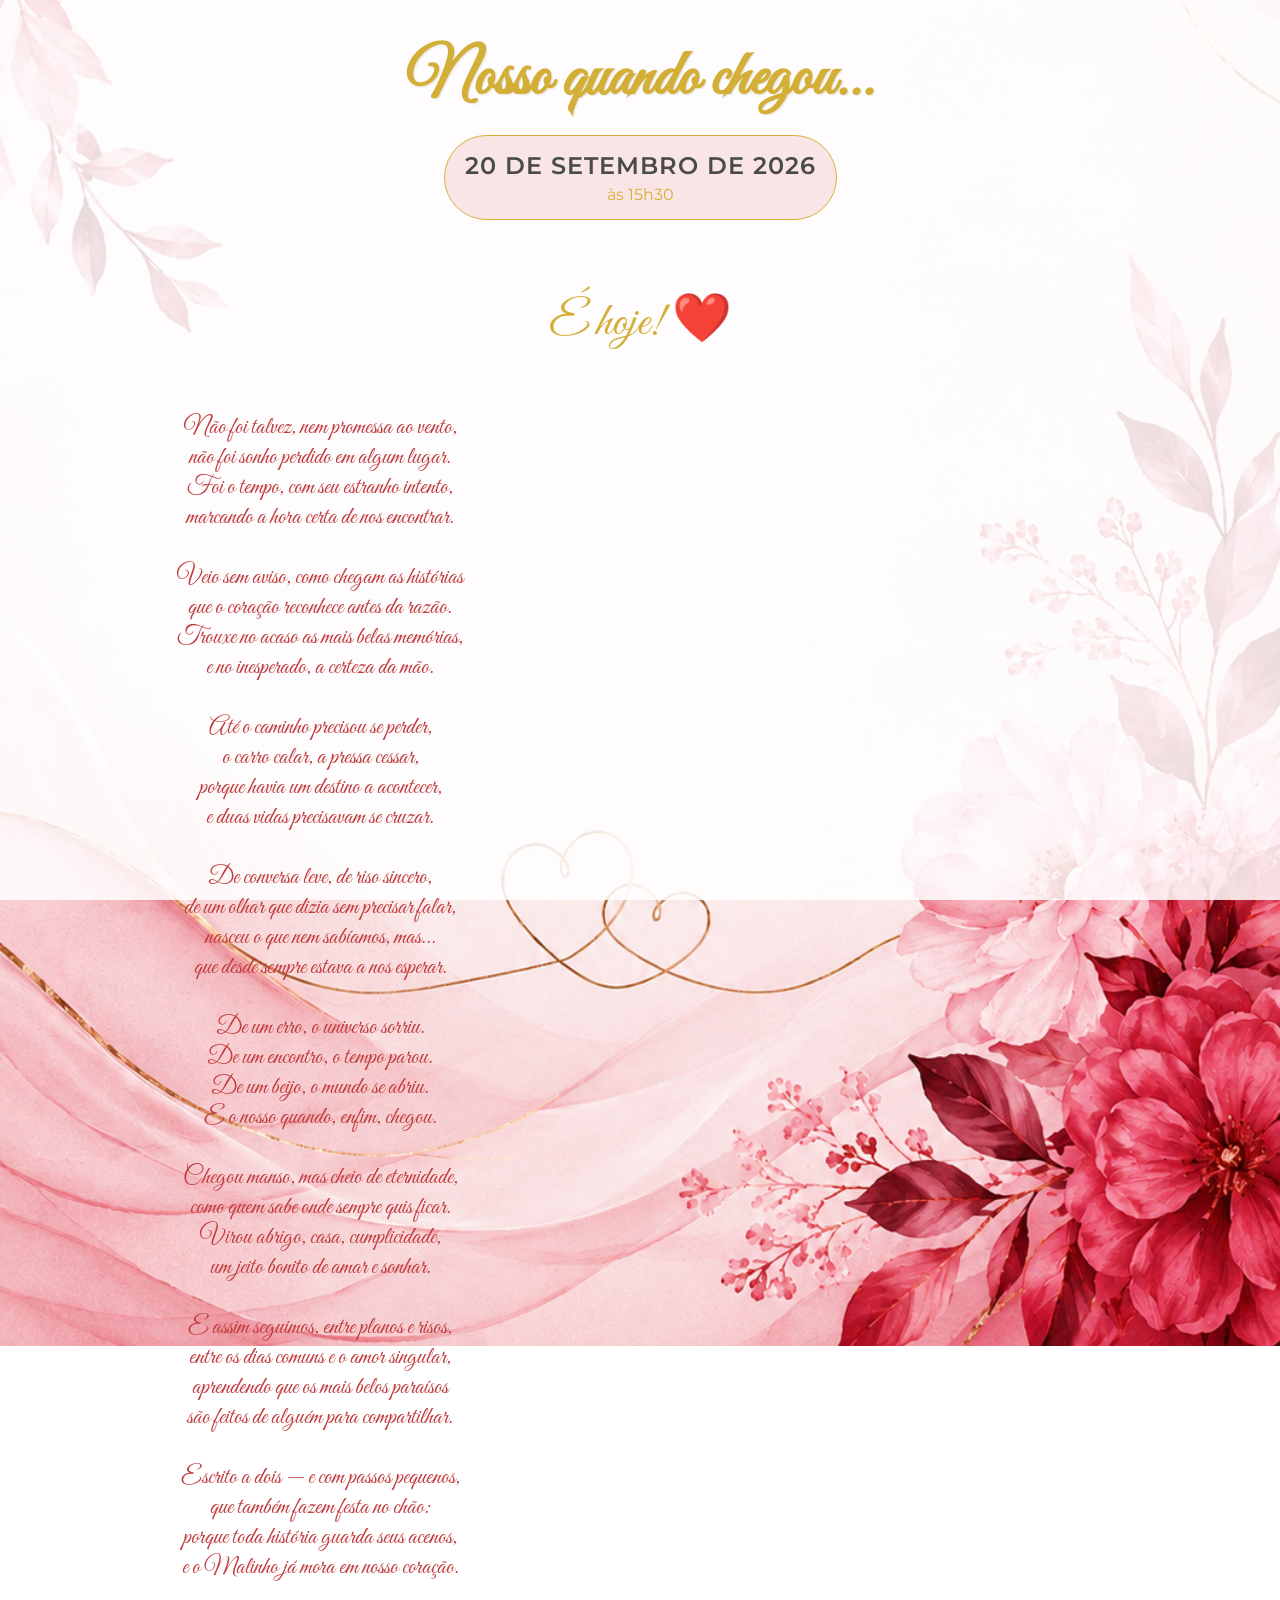
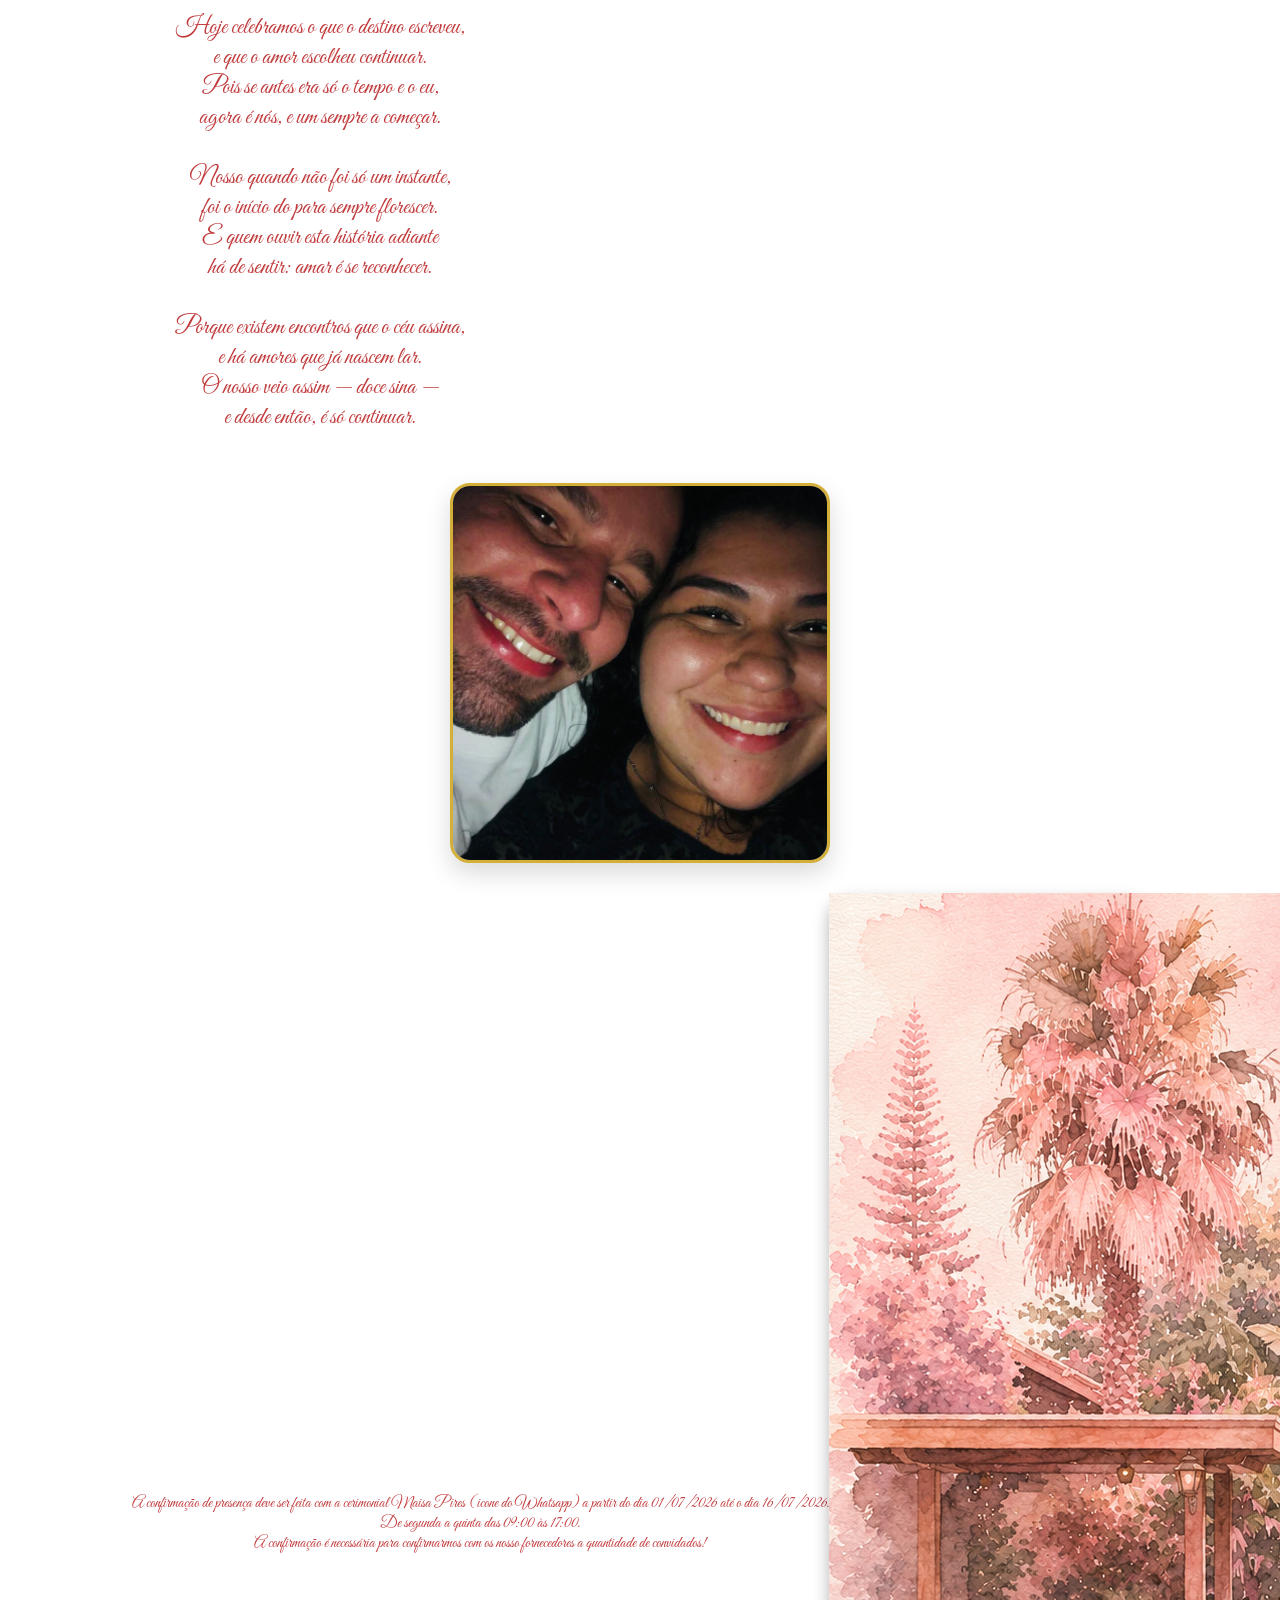
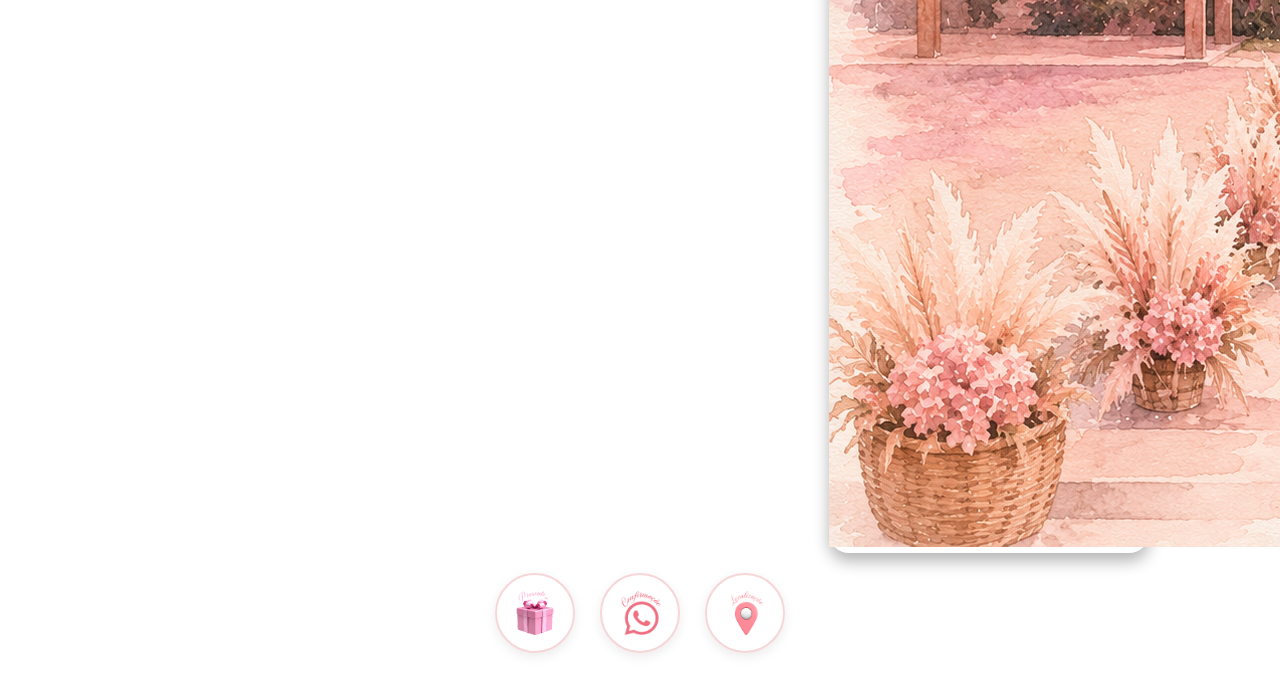
==== principal.html @ ad6ce1f2 "Update principal.html" ====
<!DOCTYPE html>
<html lang="pt-BR">
<head>
    <meta charset="UTF-8">
    <meta name="viewport" content="width=device-width, initial-scale=1.0">
    <title>Nosso Casamento | 20.09.2026</title>
    <link rel="stylesheet" href="style.css">
	<!-- favicone -->
	<link rel="icon" type="image/png" href="buton-image.png">
    <!-- Fonte Cursiva Elegante do Google Fonts -->
    <link href="https://fonts.googleapis.com/css2?family=Great+Vibes&family=Montserrat:wght@300;400;600&display=swap" rel="stylesheet">
</head>
<body class="main-page">

<!-- Elemento de áudio configurado para tocar uma única vez -->
    <audio id="meuAudio" src="abertura.ogg"></audio>
	
    <!-- Áudio de Fundo em Loop -->
    <!-- Nota: A maioria dos navegadores modernos exige interação do usuário (como o clique no botão da tela anterior) para permitir o autoplay do áudio -->
    <audio autoplay loop id="bg-music">
        <!-- Substitua pelo link ou caminho da sua música -->
        <source src="background-music.mp3" type="audio/mpeg">
        Seu navegador não suporta áudio.
    </audio>

    <div class="overlay"></div>

    <main class="content-wrapper">
        <!-- Topo / Lettering -->
        <header class="header-section">
            <h1 class="cursive-title">Nosso quando chegou...</h1>
            <div class="date-badge">
                <span class="date-text">20 de Setembro de 2026</span>
                <span class="time-text">às 15h30</span>
            </div>
        </header>

        <!-- Cronômetro Regressivo -->
        <section class="countdown-section">
            <div id="countdown">
                <div class="countdown-item">
                    <span id="days">00</span>
                    <p>Dias</p>
                </div>
                <div class="countdown-item">
                    <span id="hours">00</span>
                    <p>Horas</p>
                </div>
                <div class="countdown-item">
                    <span id="minutes">00</span>
                    <p>Min</p>
                </div>
                <div class="countdown-item">
                    <span id="seconds">00</span>
                    <p>Seg</p>
                </div>
            </div>
        </section>

<div class="conteudo">
        
        <p>
Não foi talvez, nem promessa ao vento,<br>
não foi sonho perdido em algum lugar.<br>
Foi o tempo, com seu estranho intento,<br>
marcando a hora certa de nos encontrar.<br>
<br>
Veio sem aviso, como chegam as histórias<br>
que o coração reconhece antes da razão.<br>
Trouxe no acaso as mais belas memórias,<br>
e no inesperado, a certeza da mão.<br>
<br>
Até o caminho precisou se perder,<br>
o carro calar, a pressa cessar,<br>
porque havia um destino a acontecer,<br>
e duas vidas precisavam se cruzar.<br>
<br>
De conversa leve, de riso sincero,<br>
de um olhar que dizia sem precisar falar,<br>
nasceu o que nem sabíamos, mas...<br>
que desde sempre estava a nos esperar.<br>
<br>
De um erro, o universo sorriu.<br>
De um encontro, o tempo parou.<br>
De um beijo, o mundo se abriu.<br>
E o nosso quando, enfim, chegou.<br>
<br>
Chegou manso, mas cheio de eternidade,<br>
como quem sabe onde sempre quis ficar.<br>
Virou abrigo, casa, cumplicidade,<br>
um jeito bonito de amar e sonhar.<br>
<br>
E assim seguimos, entre planos e risos,<br>
entre os dias comuns e o amor singular,<br>
aprendendo que os mais belos paraísos<br>
são feitos de alguém para compartilhar.<br>
<br>
Escrito a dois — e com passos pequenos,<br>
que também fazem festa no chão:<br>
porque toda história guarda seus acenos,<br>
e o Malinho já mora em nosso coração.<br>
<br>
Hoje celebramos o que o destino escreveu,<br>
e que o amor escolheu continuar.<br>
Pois se antes era só o tempo e o eu,<br>
agora é nós, e um sempre a começar.<br>
<br>
Nosso quando não foi só um instante,<br>
foi o início do para sempre florescer.<br>
E quem ouvir esta história adiante<br>
há de sentir: amar é se reconhecer.<br>
<br>
Porque existem encontros que o céu assina,<br>
e há amores que já nascem lar.<br>
O nosso veio assim — doce sina —<br>
e desde então, é só continuar.
</p>
    </div>

		
<section class="carousel-section">
    <div class="carousel-container">
        <div class="carousel-track" id="carouselTrack">
            
            <img src="foto1.jpg" alt="Foto do Casal 1">
            <img src="foto2.jpg" alt="Foto do Casal 2">
            <img src="foto3.jpg" alt="Foto do Casal 3">
            <img src="foto4.jpg" alt="Foto do Casal 4">
	    <img src="foto5.jpg" alt="Foto do Casal 5">
            <img src="foto6.jpg" alt="Foto do Casal 6">
            <img src="foto7.jpg" alt="Foto do Casal 7">
            <img src="foto8.jpg" alt="Foto do Casal 8">
	    <img src="foto9.jpg" alt="Foto do Casal 9">
            <img src="foto10.jpg" alt="Foto do Casal 10">
            <img src="foto11.jpg" alt="Foto do Casal 11">
            <img src="foto12.jpg" alt="Foto do Casal 12">
	    <img src="foto13.jpg" alt="Foto do Casal 13">
            <img src="foto14.jpg" alt="Foto do Casal 14">
            <img src="foto15.jpg" alt="Foto do Casal 15">
            <img src="foto16.jpg" alt="Foto do Casal 16">
	    <img src="foto17.jpg" alt="Foto do Casal 17">
            <img src="foto18.jpg" alt="Foto do Casal 18">
            <img src="foto19.jpg" alt="Foto do Casal 19">
			<img src="foto20.jpg" alt="Foto do Casal 20">
			<img src="foto21.jpg" alt="Foto do Casal 21">
			<img src="foto22.jpg" alt="Foto do Casal 22">
			<img src="foto23.jpg" alt="Foto do Casal 23">
			<img src="foto24.jpg" alt="Foto do Casal 24">
			<img src="foto25.jpg" alt="Foto do Casal 25">
			<img src="foto26.jpg" alt="Foto do Casal 26">
			<img src="foto27.jpg" alt="Foto do Casal 27">
			<img src="foto28.jpg" alt="Foto do Casal 28">
			<img src="foto29.jpg" alt="Foto do Casal 29">
			<img src="foto30.jpg" alt="Foto do Casal 30">
			<img src="foto31.jpg" alt="Foto do Casal 31">
			<img src="foto32.jpg" alt="Foto do Casal 32">
			<img src="foto33.jpg" alt="Foto do Casal 33">
           </div>
    </div>
</section>
<!-- legenda para a confirmação de presença -->
<div class="legenda">
			A confirmação de presença deve ser feita com a cerimonial Maisa Pires (icone do Whatsapp) a partir do dia 01/07/2026 até o dia 16/07/2026.<br>
				De segunda a quinta das 09:00 às 17:00.<br> 
	A confirmação é necessária para confirmarmos com os nosso fornecedores a quantidade de convidados!<br>
	<div  class="aquarela"><img src="Aquarela.png"></div>
</div>
		
        <!-- Rodapé com Links Externos (Imagens) -->
        <footer class="footer-links">
            <a href="https://site.lejour.com.br/alinemateus" target="_blank" rel="noopener noreferrer" class="footer-img-link">
                <img src="presente.png" alt="Lista de Presentes">
            </a>
            <a href="https://wa.me/19981698716" target="_blank" rel="noopener noreferrer" class="footer-img-link">
                <img src="whatsapp.png" alt="Confirmar Presença">
            </a>
            <a href="https://maps.app.goo.gl/qRrJqCVZe5EESsUh6?g_st=aw" target="_blank" rel="noopener noreferrer" class="footer-img-link">
                <img src="maps.png" alt="Localização">
            </a>		
        </footer>
    </main>

    <!-- Script do Cronômetro -->
    <script>
		 // Função para tentar tocar o áudio assim que a página carrega
        window.addEventListener('DOMContentLoaded', () => {
            const audio = document.getElementById('meuAudio');
            
            // Tenta reproduzir o áudio automaticamente
            audio.play().catch(error => {
                console.log("A reprodução automática foi bloqueada pelo navegador. O áudio tocará no primeiro clique do usuário.");
                
                // Os navegadores modernos bloqueiam som automático sem interação prévia.
                // Esse código garante que o som toque assim que o usuário clicar em qualquer lugar da tela.
                document.addEventListener('click', () => {
                    audio.play();
                }, { once: true }); // O 'once: true' garante que esse evento só rode uma vez
            });
        });
		
        // Define a data do casamento (20 de Setembro de 2026 às 15:30)
        const weddingDate = new Date("Sep 20, 2026 15:30:00").getTime();

        const timer = setInterval(function() {
            const now = new Date().getTime();
            const distance = weddingDate - now;

            // Cálculos de tempo
            const days = Math.floor(distance / (1000 * 60 * 60 * 24));
            const hours = Math.floor((distance % (1000 * 60 * 60 * 24)) / (1000 * 60 * 60));
            const minutes = Math.floor((distance % (1000 * 60 * 60)) / (1000 * 60));
            const seconds = Math.floor((distance % (1000 * 60)) / 1000);

            // Exibe o resultado nos elementos correspondentes
            document.getElementById("days").innerText = days < 10 ? "0" + days : days;
            document.getElementById("hours").innerText = hours < 10 ? "0" + hours : hours;
            document.getElementById("minutes").innerText = minutes < 10 ? "0" + minutes : minutes;
            document.getElementById("seconds").innerText = seconds < 10 ? "0" + seconds : seconds;

            // Se a contagem regressiva terminar
            if (distance < 0) {
                clearInterval(timer);
                document.getElementById("countdown").innerHTML = "<div class='wedding-day'>É hoje! ❤️</div>";
            }
        }, 1000);

        // Tentativa de forçar o autoplay do áudio após a transição de página
        window.addEventListener('DOMContentLoaded', () => {
            const audio = document.getElementById('bg-music');
            audio.play().catch(() => {
                console.log("O navegador bloqueou o autoplay. O áudio tocará ao primeiro clique na tela.");
                document.body.addEventListener('click', () => audio.play(), { once: true });
            });
        });

// Configurações do Carrossel Automático
    const track = document.getElementById('carouselTrack');
    const slides = Array.from(track.children);
    let currentIndex = 0;
    const intervalTime = 3000; // Tempo de exibição de cada foto (3000ms = 3 segundos)

    function moveCarousel() {
        currentIndex++;
        
        // Se chegar ao fim, volta para a primeira imagem de forma suave
        if (currentIndex >= slides.length) {
            currentIndex = 0;
        }
        
        // Calcula o deslocamento horizontal baseado na imagem atual
        const amountToMove = currentIndex * 100;
        track.style.transform = `translateX(-${amountToMove}%)`;
    }

    // Inicia o carrossel automático apenas se houver imagens cadastradas
    if (slides.length > 0) {
        setInterval(moveCarousel, intervalTime);
    }
    </script>
</body>
</html>
---- style.css ----
/* ==========================================
   CONFIGURAÇÕES GERAIS & PALETA DE CORES
   Cores: Rosa (#F7D6D8), Dourado (#D4AF37), Branco (#FFFFFF)
   ========================================== */
* {
    margin: 0;
    padding: 0;
    box-sizing: border-box;
}

body {
    font-family: 'Montserrat', sans-serif;
    color: #4A4A4A;
    background-color: #FFFFFF;
    overflow-x: hidden;
    min-height: 100vh;
}

/* ==========================================
   TELA DE BOAS-VINDAS (index.html)
   ========================================== */
.video-bg-container {
    position: fixed;
    top: 0;
    left: 0;
    width: 100%;
    height: 100%;
    z-index: -1;
    overflow: hidden;
}

.video-bg {
    width: 100%;
    height: 100%;
    object-fit: cover;
}

.welcome-container {
    display: flex;
    justify-content: center;
    align-items: center;
    height: 100vh;
    width: 100vw;
    background: rgba(247, 214, 216, 0.4); /* Filtro suave rosa sobre o vídeo */
}

.enter-btn {
    display: block;
    max-width: 200px;
    width: 60%;
    transition: transform 0.3s ease;
    animation: pulse 2s infinite;
}

.enter-btn img {
    width: 100%;
    height: auto;
    display: block;
}

@keyframes pulse {
    0% { transform: scale(1); }
    50% { transform: scale(1.05); }
    100% { transform: scale(1); }
}

/* ==========================================
   PÁGINA PRINCIPAL (principal.html)
   ========================================== */
.main-page {
    /* Substitua pelo link ou caminho da imagem de fundo da página principal */
    background: url('site-background.png') no-repeat center center fixed;
    background-size: cover;
    position: relative;
}

/* Filtro translúcido branco/rosa para dar leitura ao texto */
.overlay {
    position: fixed;
    top: 0;
    left: 0;
    width: 100%;
    height: 100%;
    background: rgba(255, 255, 255, 0.85); 
    z-index: 1;
}

.content-wrapper {
    position: relative;
    z-index: 2;
    display: flex;
    flex-direction: column;
    justify-content: space-between;
    min-height: 100vh;
    padding: 40px 20px;
    text-align: center;
}

/* Header & Lettering */
.header-section {
    margin-bottom: 30px;
}

.cursive-title {
    font-family: 'Great Vibes', cursive;
    font-size: 2.8rem;
    color: #D4AF37; /* Dourado */
    margin-bottom: 15px;
    text-shadow: 1px 1px 2px rgba(0, 0, 0, 0.1);
}

.date-badge {
    background-color: rgba(247, 214, 216, 0.6); /* Rosa claro suave */
    border: 1px solid #D4AF37; /* Linha fina em dourado */
    padding: 15px 20px;
    border-radius: 50px;
    display: inline-block;
}

.date-text {
    display: block;
    font-size: 1.2rem;
    font-weight: 600;
    letter-spacing: 1px;
    color: #4A4A4A;
    text-transform: uppercase;
}

.time-text {
    display: block;
    font-size: 1rem;
    color: #D4AF37;
    font-weight: 400;
    margin-top: 5px;
}

/* Cronômetro Regressivo */
.countdown-section {
    margin: 40px 0;
}

#countdown {
    display: flex;
    justify-content: center;
    gap: 15px;
}

.countdown-item {
    background: #FFFFFF;
    border-radius: 12px;
    padding: 12px 0;
    width: 70px;
    box-shadow: 0 4px 10px rgba(0, 0, 0, 0.05);
    border-bottom: 3px solid #F7D6D8; /* Detalhe em rosa */
}

.countdown-item span {
    font-size: 1.6rem;
    font-weight: 600;
    color: #D4AF37; /* Dourado */
    display: block;
}

.countdown-item p {
    font-size: 0.75rem;
    text-transform: uppercase;
    letter-spacing: 1px;
    color: #8A8A8A;
    margin-top: 4px;
}

.wedding-day {
    font-family: 'Great Vibes', cursive;
    font-size: 3rem;
    color: #D4AF37;
}

/* Rodapé / Links de Imagem */
.footer-links {
    display: flex;
    justify-content: center;
    align-items: center;
    gap: 25px;
    margin-top: auto;
    padding-top: 20px;
}

.footer-img-link {
    display: inline-block;
    width: 65px;
    height: 65px;
    border-radius: 50%;
    background-color: #FFFFFF;
    border: 2px solid #F7D6D8;
    padding: 12px;
    box-shadow: 0 4px 12px rgba(0, 0, 0, 0.08);
    transition: all 0.3s ease;
}

.footer-img-link:active, .footer-img-link:hover {
    transform: translateY(-5px);
    border-color: #D4AF37; /* Muda para dourado no toque/hover */
}

.footer-img-link img {
    width: 100%;
    height: 100%;
    object-fit: contain;
}

/* ==========================================
   CARROSSEL DE IMAGENS (COMPLEMENTAR)
   ========================================== */
.carousel-section {
    width: 100%;
    max-width: 320px; /* Tamanho ideal padrão para smartphones */
    margin: 30px auto; /* Centraliza na página e dá espaçamento */
    padding: 0 10px;
}

.carousel-container {
    width: 100%;
    aspect-ratio: 1 / 1; /* Mantém o carrossel perfeitamente quadrado. Se preferir retangular (paisagem), mude para 4 / 3 */
    overflow: hidden; /* Esconde as imagens que estão na "fila" lateral */
    border: 3px solid #D4AF37; /* Lindo acabamento em Borda Dourada */
    border-radius: 20px; /* Cantos arredondados */
    box-shadow: 0 10px 25px rgba(0, 0, 0, 0.15); /* Sombra projetada suave e elegante */
    background-color: #FFFFFF;
}

.carousel-track {
    display: flex;
    width: 100%;
    height: 100%;
    transition: transform 0.6s cubic-bezier(0.25, 1, 0.5, 1); /* Transição horizontal suave */
}

.carousel-track img {
    width: 100%;
    height: 100%;
    object-fit: cover; /* Faz a foto preencher o quadrado sem distorcer ou esticar */
    flex-shrink: 0; /* Garante que cada imagem ocupe exatamente 100% do espaço visual */
}

/* Ajuste para telas um pouco maiores (Tablets/PCs) */
@media (min-width: 768px) {
    .carousel-section {
        max-width: 400px; /* Fica ligeiramente maior em telas grandes */
    }
}

 /* Importando uma fonte cursiva bonita do Google Fonts */
        @import url('https://fonts.googleapis.com/css2?family=Great+Vibes&display=swap');

              /* Estilização do container de texto */
        .conteudo {
           margin: 0;
            padding: 0;
            min-height: 100vh;
            display: flex;
            justify-content: center;
            align-items: center;
            text-align: center;
            font-family: 'Great Vibes', cursive;
            max-width: 600px;
            padding: 20px;
        }

        /* Estilo do Texto */
        .conteudo p {
            color: #C13B3D;
            font-size: 1.5rem; /* Tamanho do corpo do texto */
            margin-top: 0;
        }
.legenda{
   margin: 0;
            padding: 0;
            min-height: 100vh;
            display: flex;
            justify-content: center;
            align-items: center;
            text-align: center;
            font-family: 'Great Vibes', cursive;
            color: #C13B3D;
}

/* imagem aquarela */
.aquarela {     
        max-width: 320px; 
         width: 100%; /* largura da imagem */
        height: auto; /* mantém proporção */
        border-radius: 20px; /* arredonda os cantos */
        box-shadow: 0 8px 16px rgba(0, 0, 0, 0.3); /* sombra projetada */
        transition: transform 0.3s ease, box-shadow 0.3s ease; /* efeito suave */
    }

/* ==========================================
   AJUSTES PARA TELAS MAIORES (Tablets/PCs)
   ========================================== */
@media (min-width: 768px) {
    .cursive-title {
        font-size: 4rem;
    }
    .date-text {
        font-size: 1.5rem;
    }
    .countdown-item {
        width: 90px;
        padding: 18px 0;
    }
    .countdown-item span {
        font-size: 2.2rem;
    }
    .footer-img-link {
        width: 80px;
        height: 80px;
        padding: 16px;
    }
}
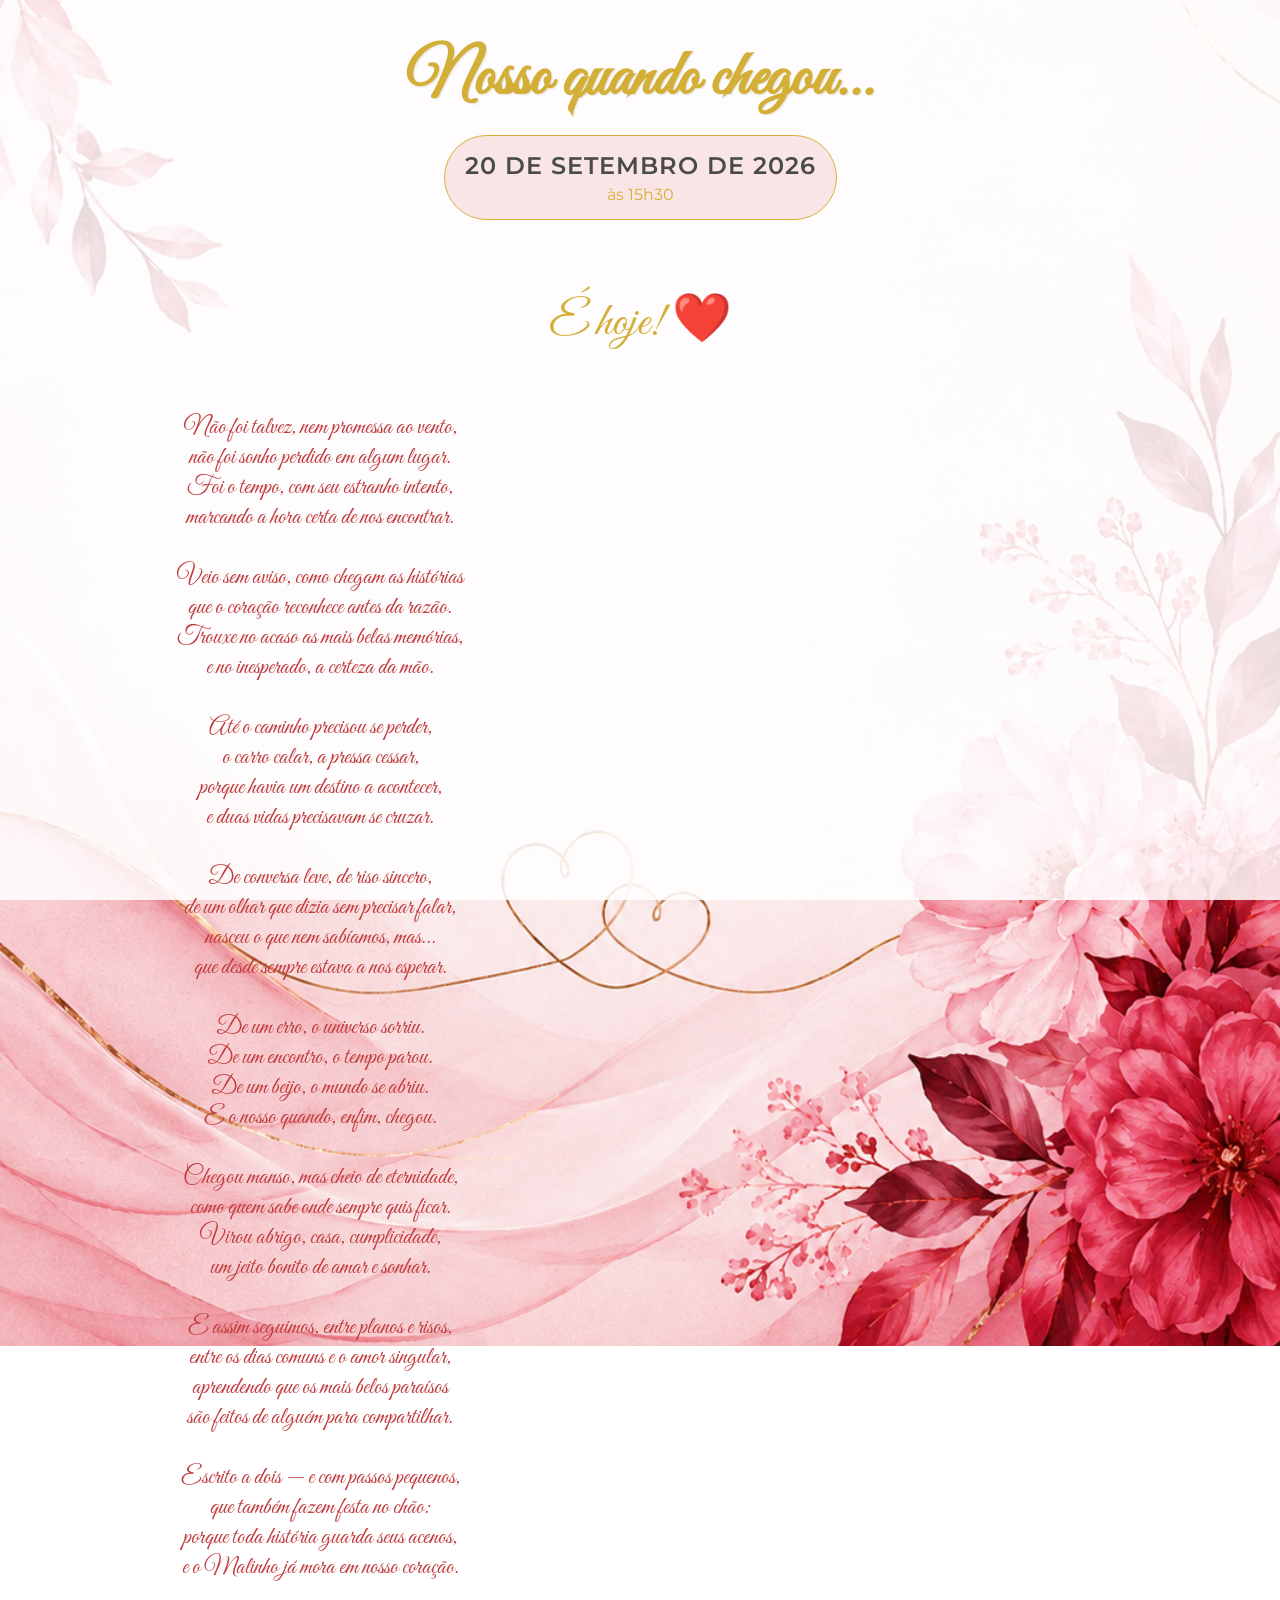
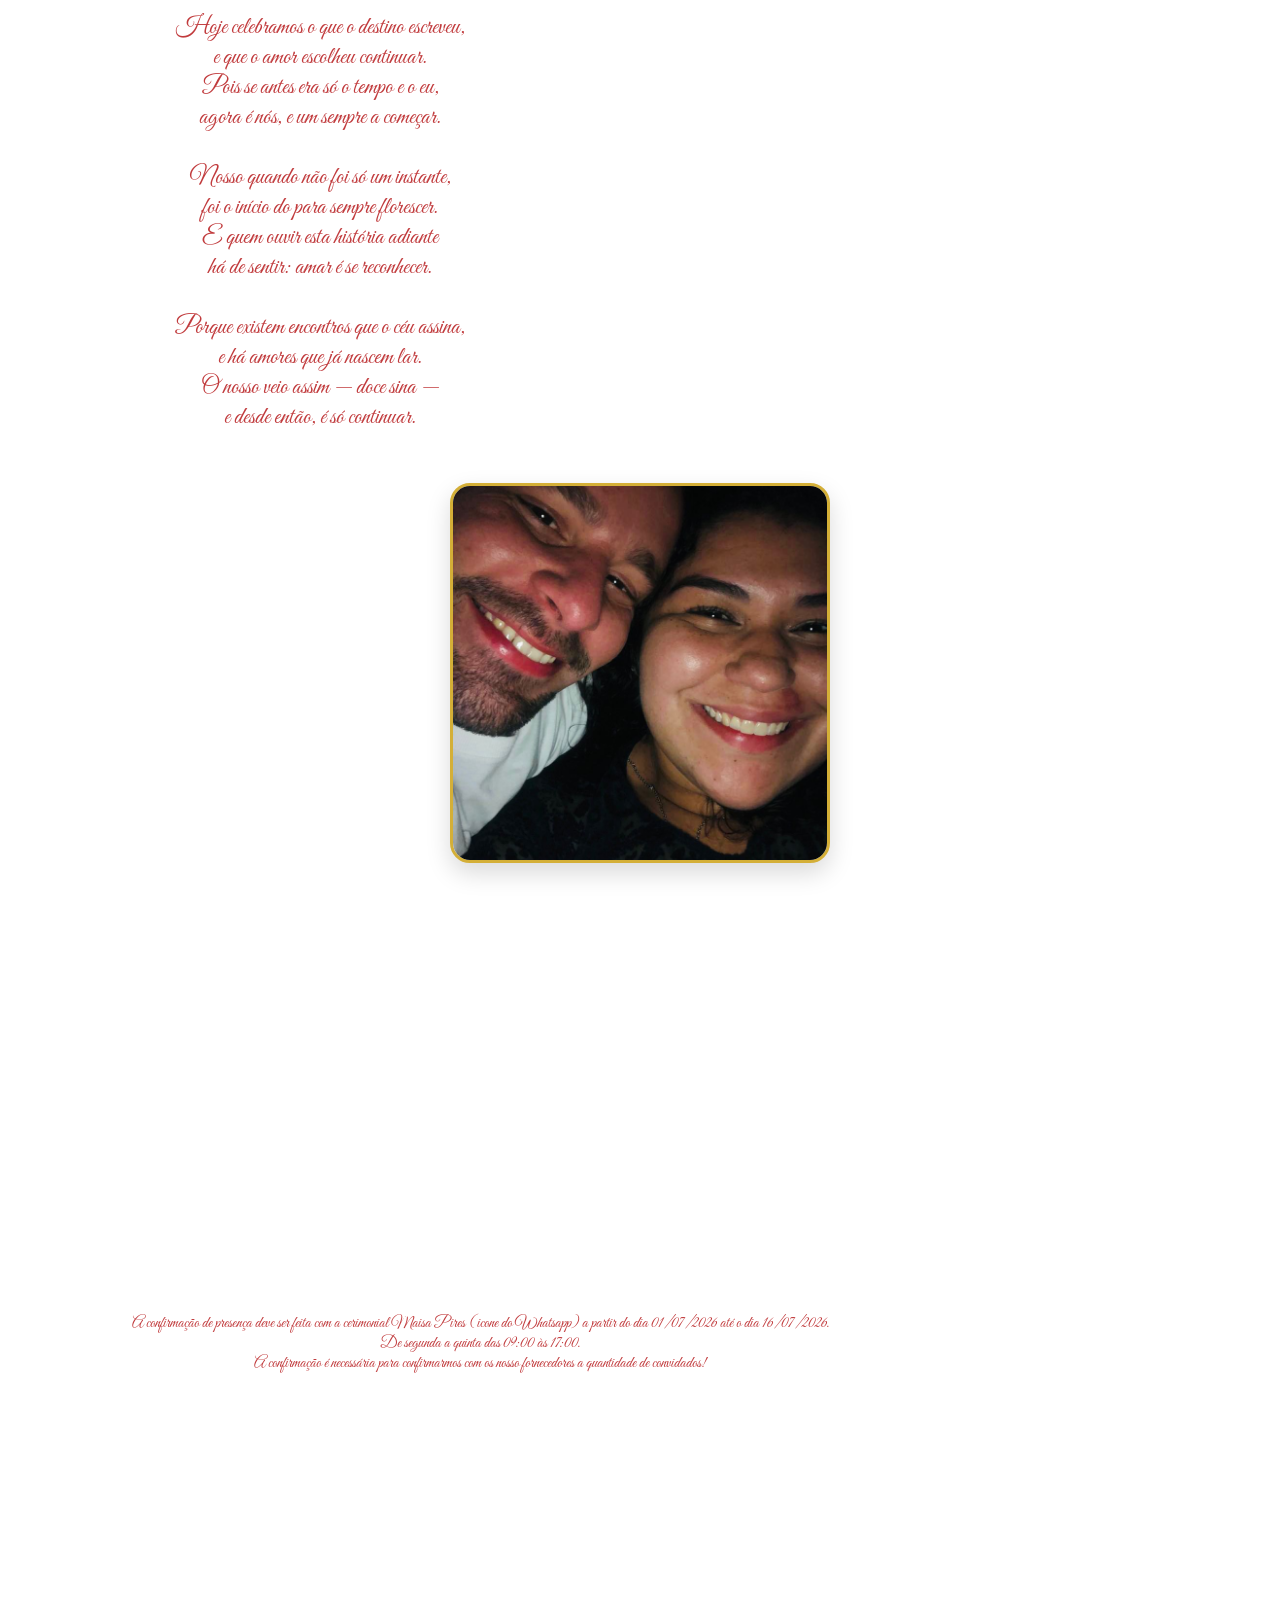
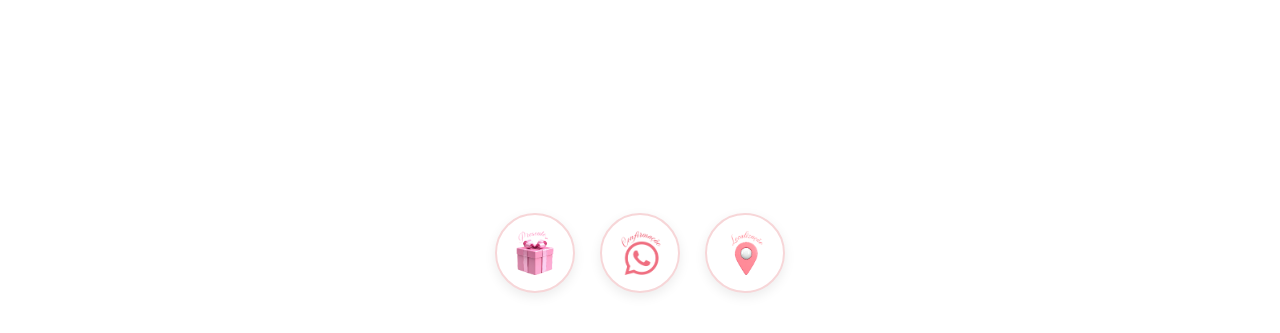
==== commit 82589a71: "Fix HTML encoding issues in principal.html" ====
--- a/principal.html
+++ b/principal.html
@@ -163,7 +163,7 @@
 			A confirmação de presença deve ser feita com a cerimonial Maisa Pires (icone do Whatsapp) a partir do dia 01/07/2026 até o dia 16/07/2026.<br>
 				De segunda a quinta das 09:00 às 17:00.<br> 
 	A confirmação é necessária para confirmarmos com os nosso fornecedores a quantidade de convidados!<br>
-	<div  class="aquarela"><img src="Aquarela.png"></div>
+	<div  class="aquarela"></div>
 </div>
 		
         <!-- Rodapé com Links Externos (Imagens) -->
--- a/style.css
+++ b/style.css
@@ -286,12 +286,15 @@
 
 /* imagem aquarela */
 .aquarela {     
-        max-width: 320px; 
+        background-image: url("aquarela.png");
+         max-width: 320px; 
          width: 100%; /* largura da imagem */
         height: auto; /* mantém proporção */
         border-radius: 20px; /* arredonda os cantos */
         box-shadow: 0 8px 16px rgba(0, 0, 0, 0.3); /* sombra projetada */
         transition: transform 0.3s ease, box-shadow 0.3s ease; /* efeito suave */
+         object-fit: cover; /* Faz a foto preencher o quadrado sem distorcer ou esticar */
+       flex-shrink: 0; /* Garante que cada imagem ocupe exatamente 100% do espaço visual */
     }
 
 /* ==========================================
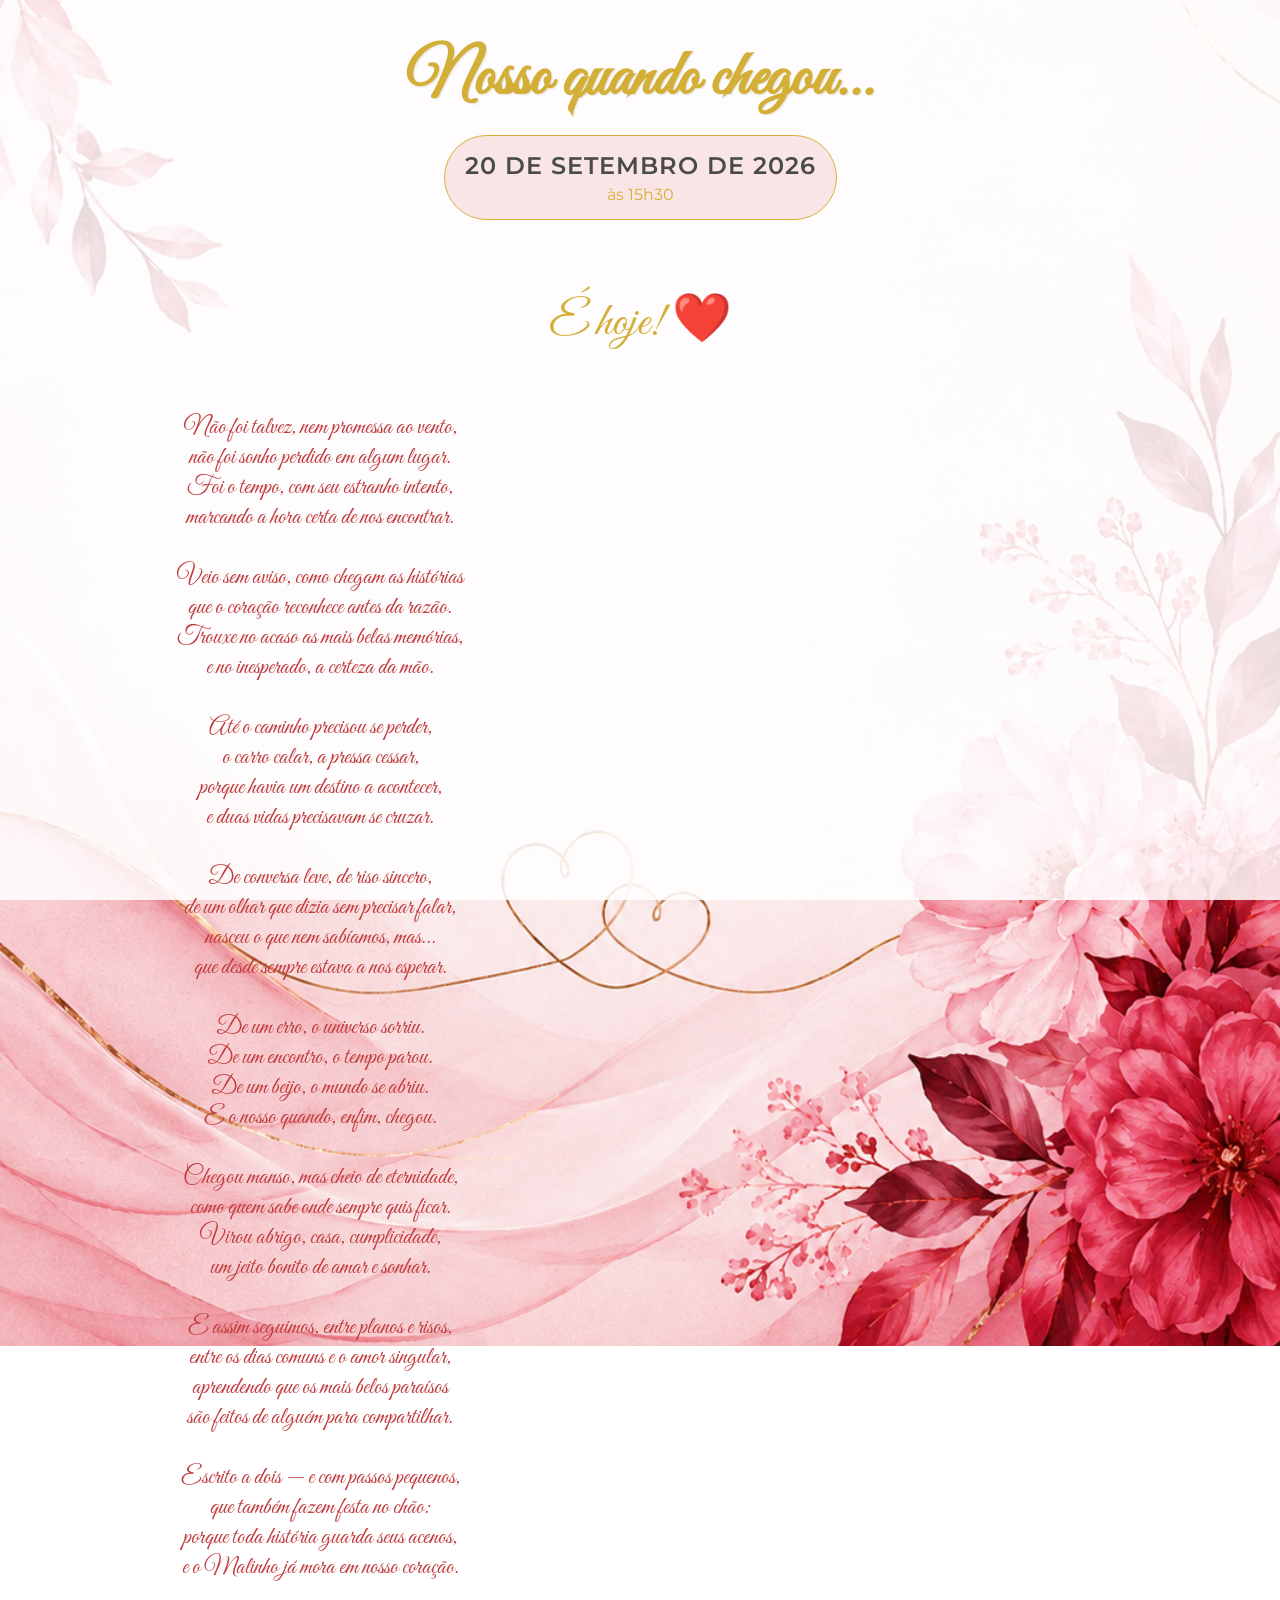
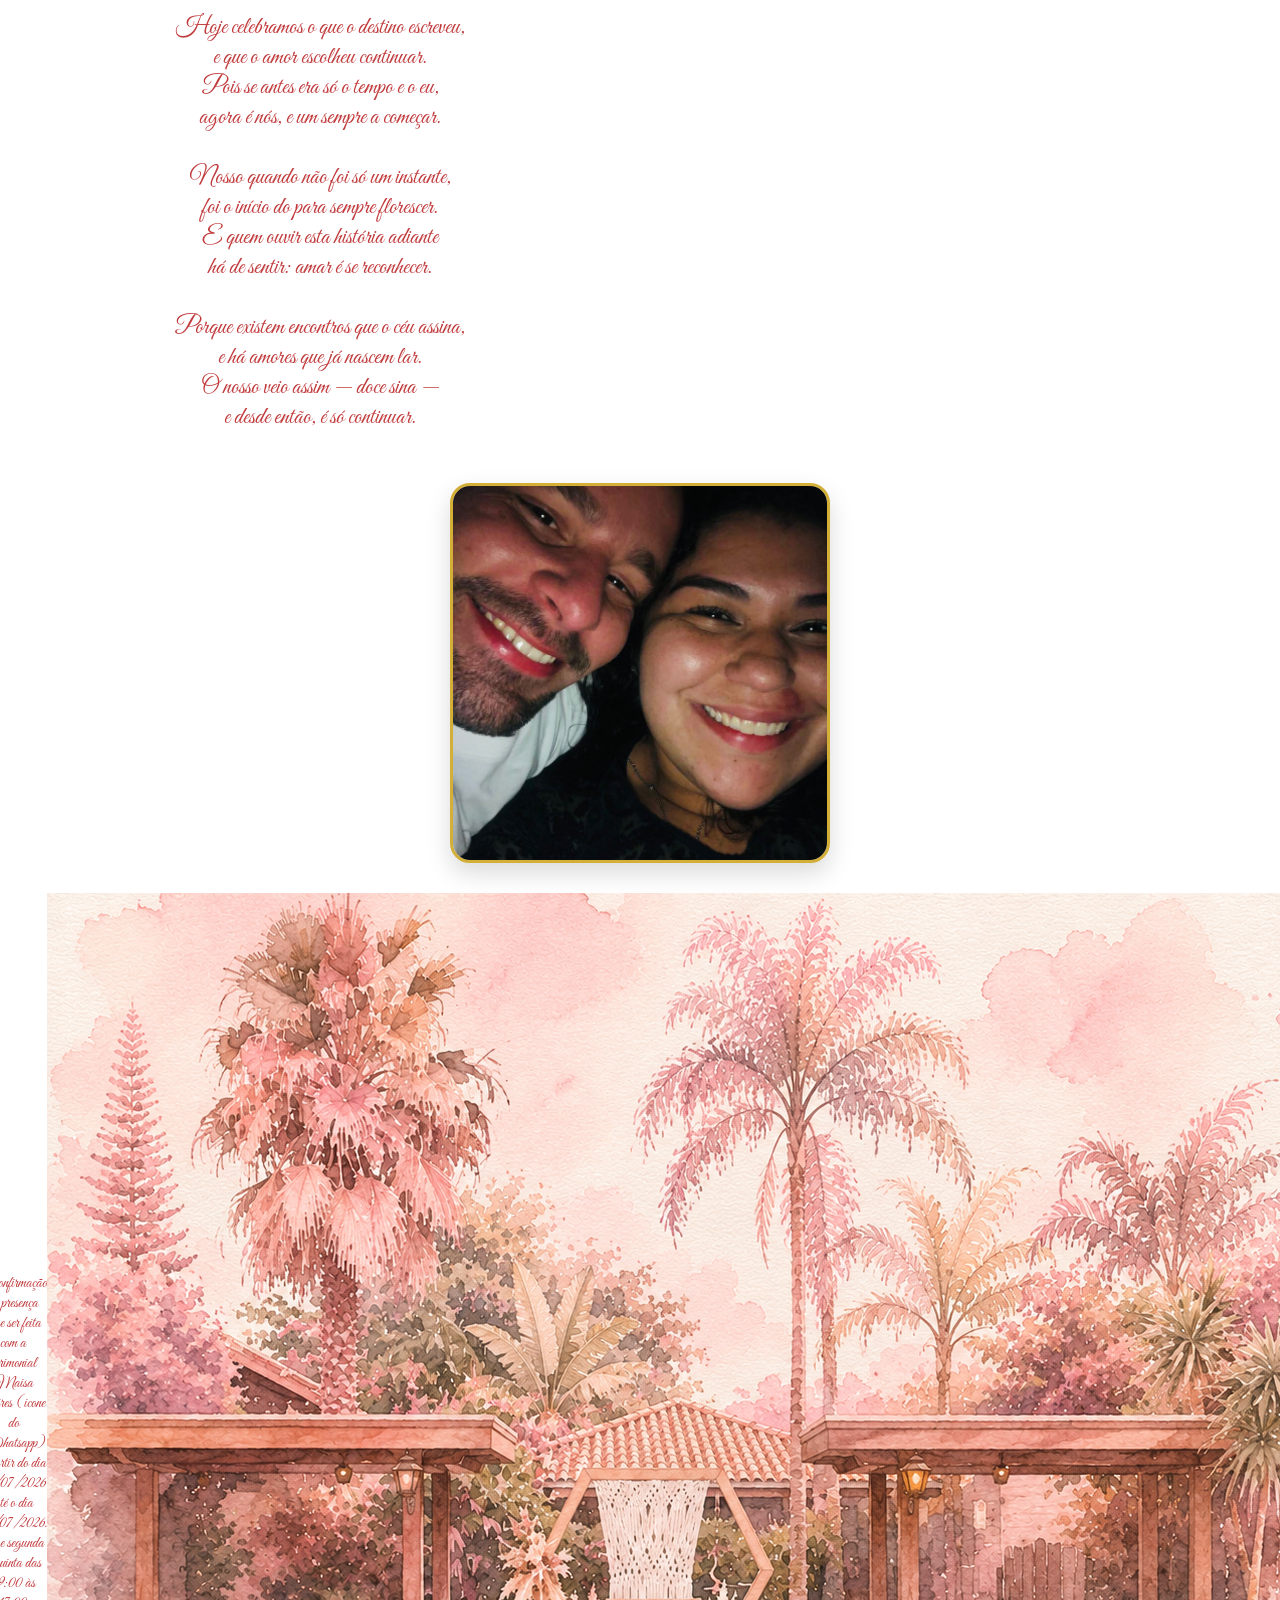
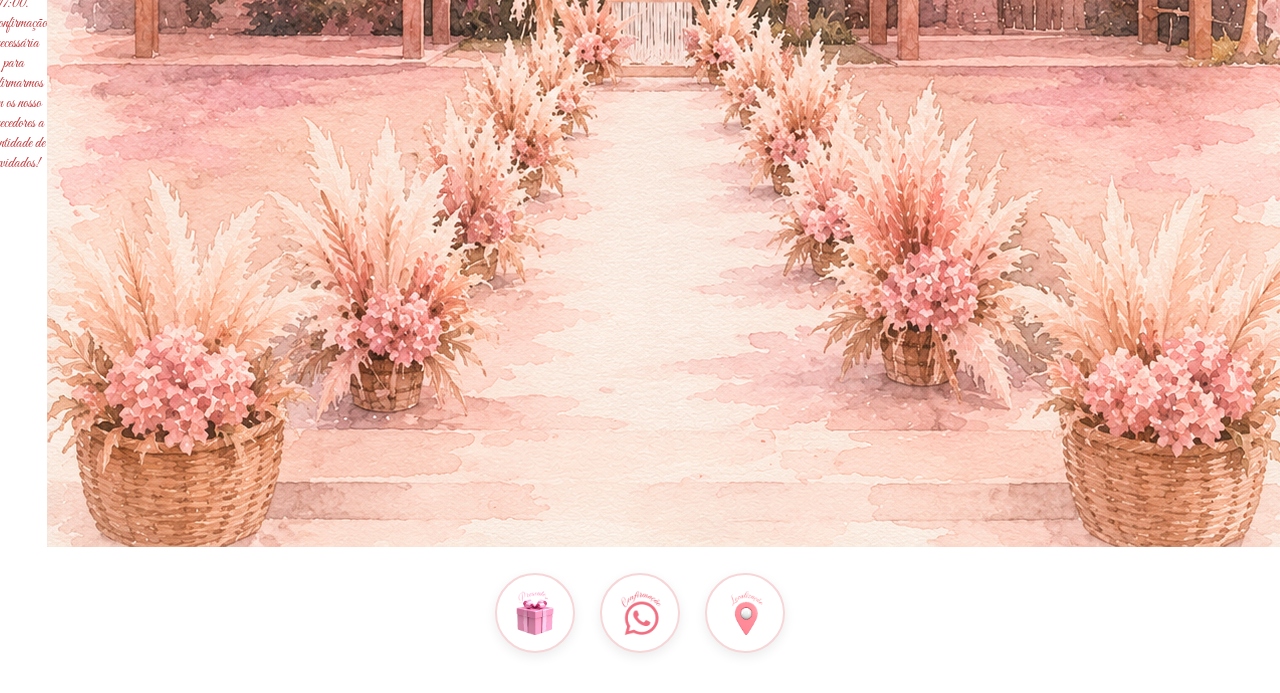
==== commit b8f13aaa: "Update principal.html" ====
--- a/principal.html
+++ b/principal.html
@@ -163,7 +163,9 @@
 			A confirmação de presença deve ser feita com a cerimonial Maisa Pires (icone do Whatsapp) a partir do dia 01/07/2026 até o dia 16/07/2026.<br>
 				De segunda a quinta das 09:00 às 17:00.<br> 
 	A confirmação é necessária para confirmarmos com os nosso fornecedores a quantidade de convidados!<br>
-	<div  class="aquarela"></div>
+	<div class="container-imagem">
+        <img src="Aquarela.png" alt="Minha Imagem Estática" class="imagem-estilizada">
+    </div>
 </div>
 		
         <!-- Rodapé com Links Externos (Imagens) -->
--- a/style.css
+++ b/style.css
@@ -287,8 +287,8 @@
 /* imagem aquarela */
 .aquarela {     
         background-image: url("aquarela.png");
-         max-width: 320px; 
-         width: 100%; /* largura da imagem */
+          width: 100%;
+    max-width: 320px; /* largura da imagem */
         height: auto; /* mantém proporção */
         border-radius: 20px; /* arredonda os cantos */
         box-shadow: 0 8px 16px rgba(0, 0, 0, 0.3); /* sombra projetada */
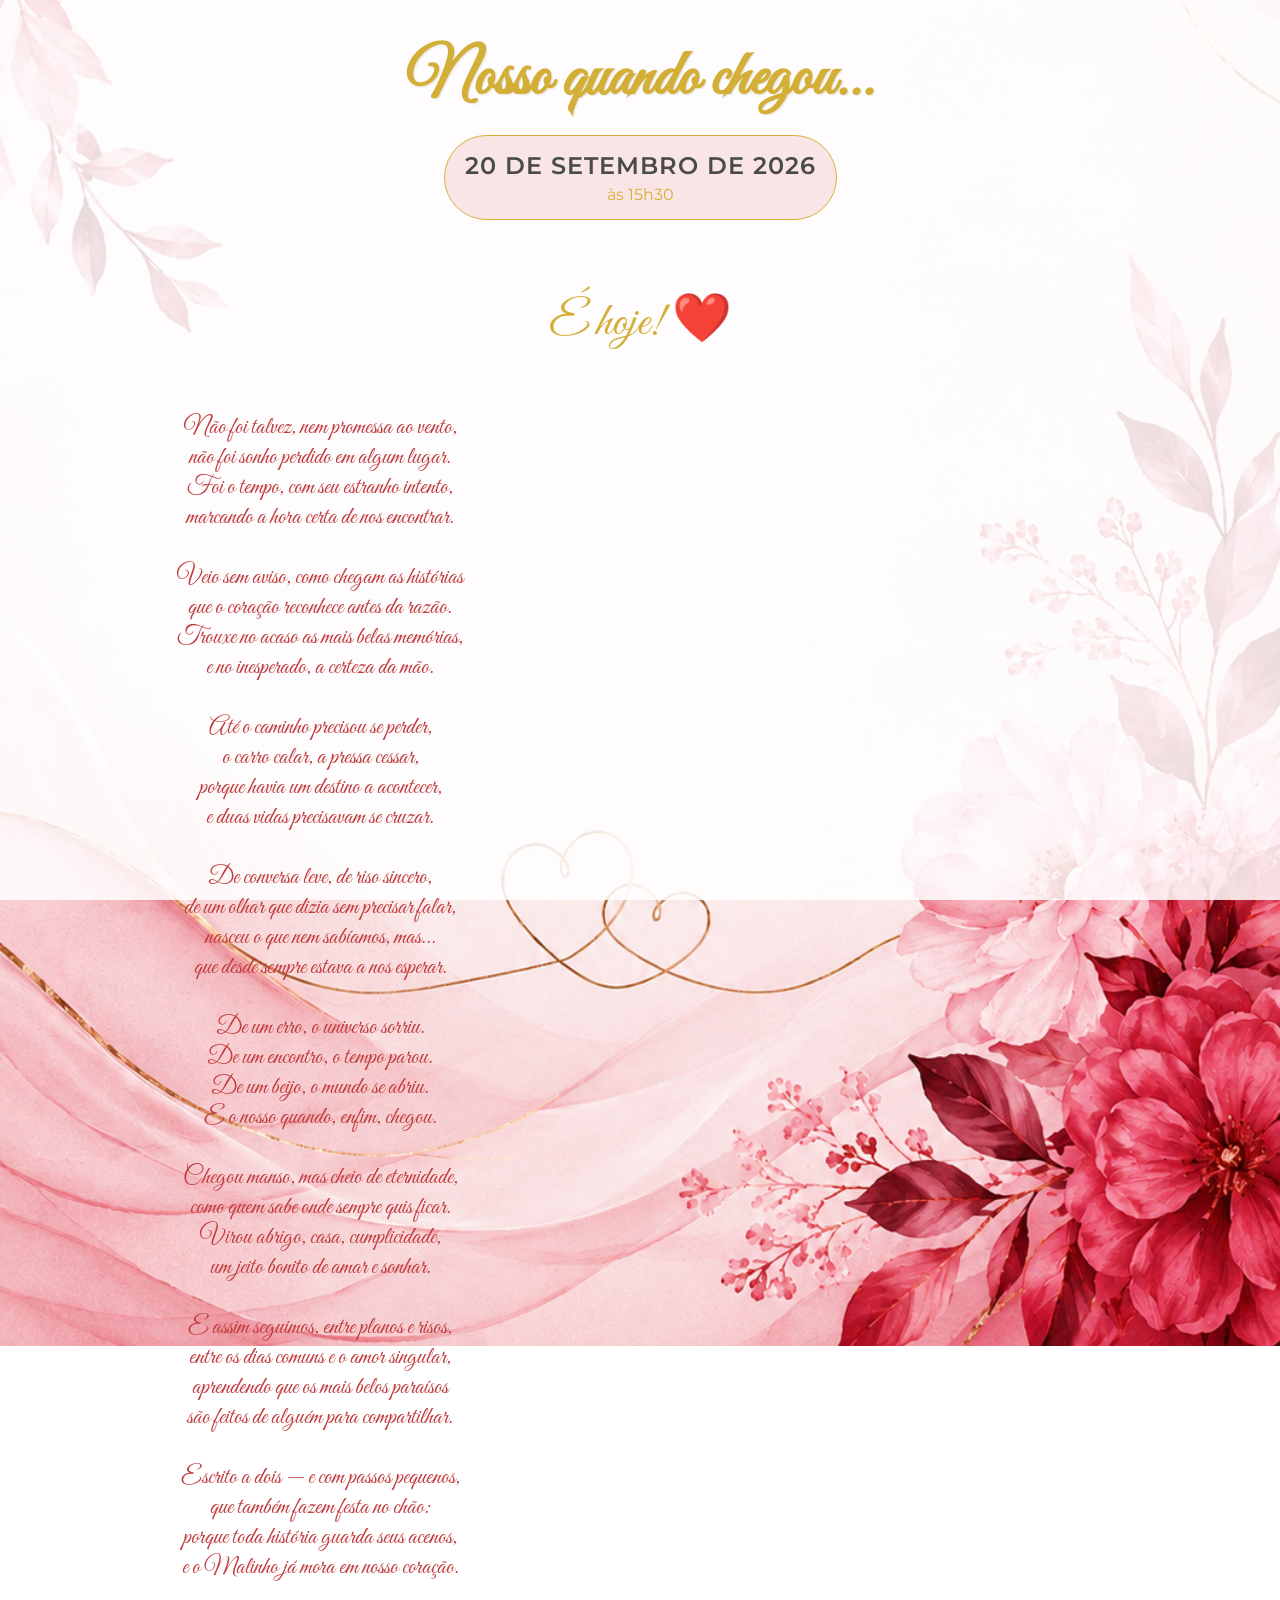
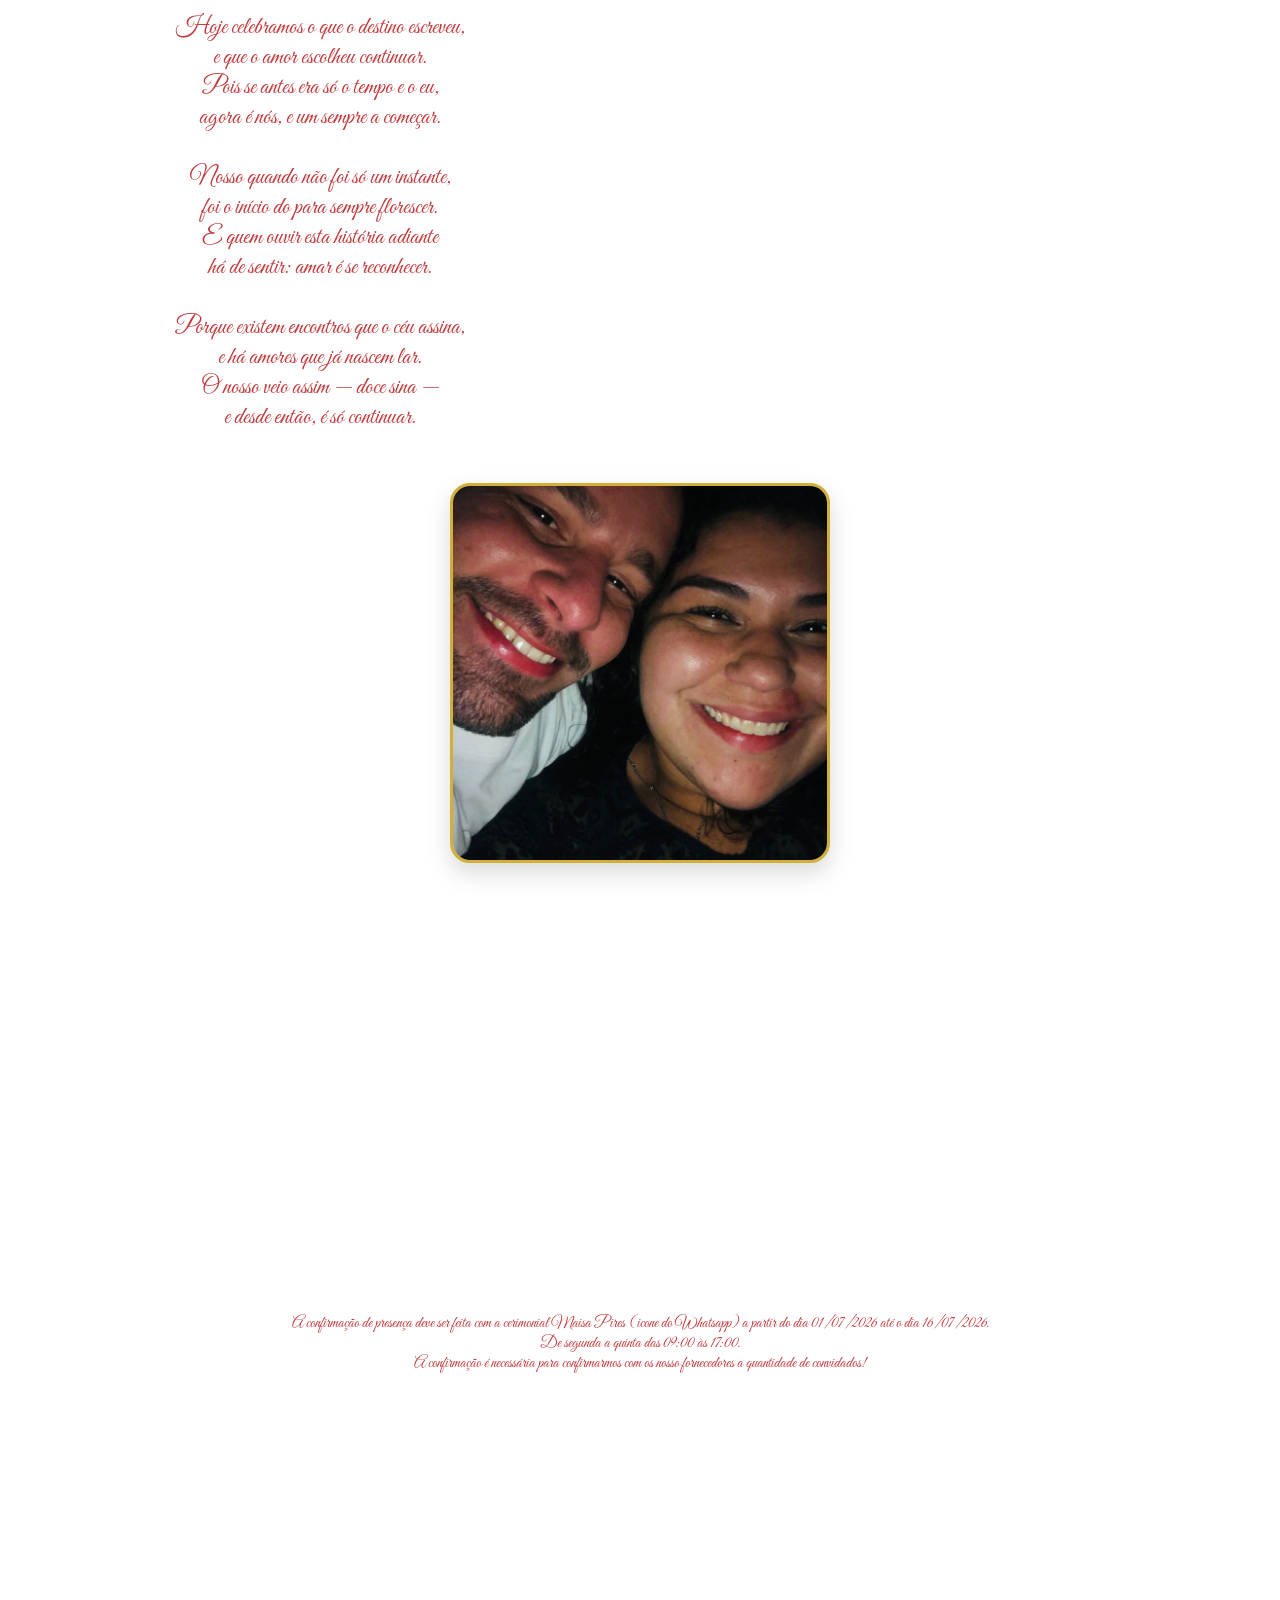
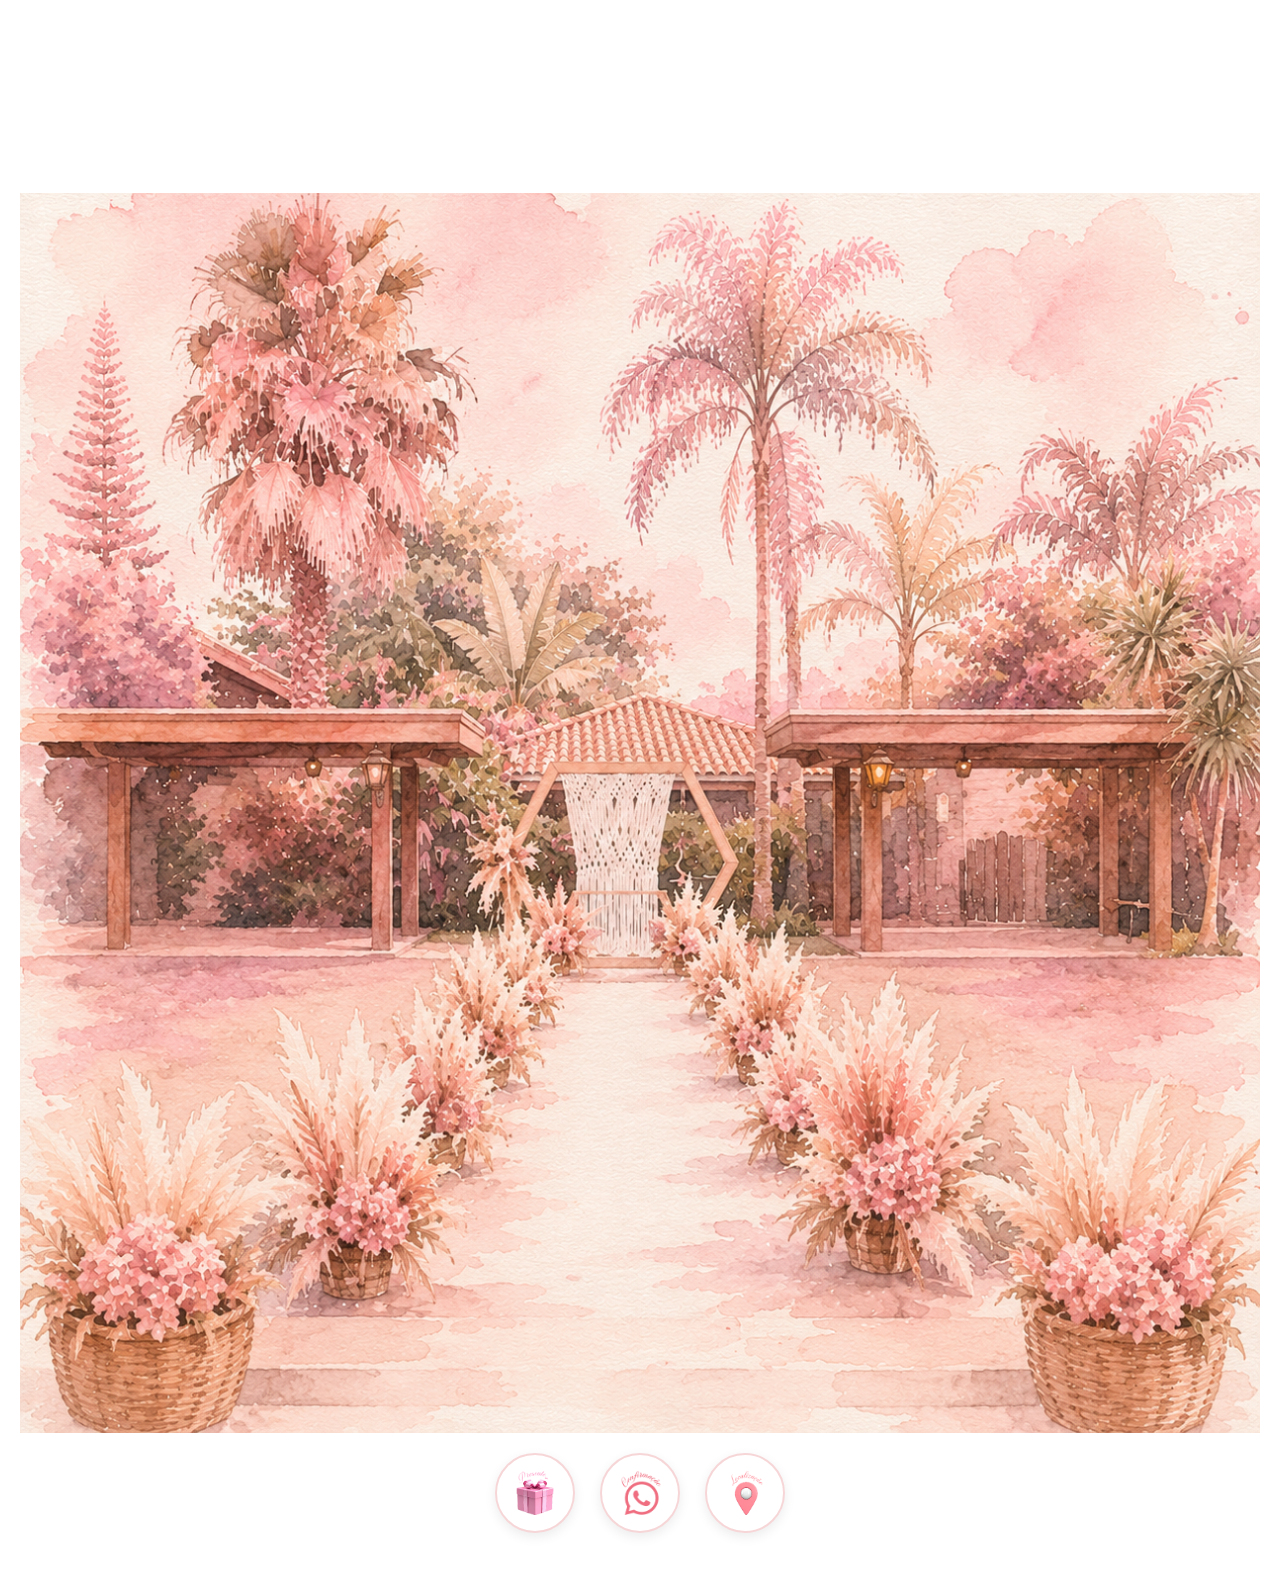
==== commit dc650b16: "Fix HTML encoding issues in principal.html" ====
--- a/principal.html
+++ b/principal.html
@@ -163,11 +163,11 @@
 			A confirmação de presença deve ser feita com a cerimonial Maisa Pires (icone do Whatsapp) a partir do dia 01/07/2026 até o dia 16/07/2026.<br>
 				De segunda a quinta das 09:00 às 17:00.<br> 
 	A confirmação é necessária para confirmarmos com os nosso fornecedores a quantidade de convidados!<br>
-	<div class="container-imagem">
+	
+</div>
+	<div class="aquarela">
         <img src="Aquarela.png" alt="Minha Imagem Estática" class="imagem-estilizada">
-    </div>
-</div>
-		
+    </div>	
         <!-- Rodapé com Links Externos (Imagens) -->
         <footer class="footer-links">
             <a href="https://site.lejour.com.br/alinemateus" target="_blank" rel="noopener noreferrer" class="footer-img-link">
--- a/style.css
+++ b/style.css
@@ -285,18 +285,31 @@
 }
 
 /* imagem aquarela */
-.aquarela {     
-        background-image: url("aquarela.png");
-          width: 100%;
-    max-width: 320px; /* largura da imagem */
-        height: auto; /* mantém proporção */
-        border-radius: 20px; /* arredonda os cantos */
-        box-shadow: 0 8px 16px rgba(0, 0, 0, 0.3); /* sombra projetada */
-        transition: transform 0.3s ease, box-shadow 0.3s ease; /* efeito suave */
-         object-fit: cover; /* Faz a foto preencher o quadrado sem distorcer ou esticar */
-       flex-shrink: 0; /* Garante que cada imagem ocupe exatamente 100% do espaço visual */
-    }
-
+.container-imagem {
+            /* Define o tamanho exato da div */
+            width: 100px;
+            height: 100px;
+            
+            /* Cria as bordas arredondadas na div */
+            border-radius: 16px;
+            
+            /* Adiciona a sombra projetada (suave e elegante) */
+            box-shadow: 0 10px 20px rgba(0, 0, 0, 0.15);
+            
+            /* Garante que a imagem respeite as bordas arredondadas da div */
+            overflow: hidden; 
+            
+            /* Opcional: apenas para centralizar a div na tela neste exemplo */
+            margin: 40px auto; 
+        }
+
+        .imagem-estilizada {
+            width: 100%;
+            height: 100%;
+            /* Garante que a imagem preencha o espaço sem distorcer */
+            object-fit: cover; 
+            display: block;
+        }
 /* ==========================================
    AJUSTES PARA TELAS MAIORES (Tablets/PCs)
    ========================================== */
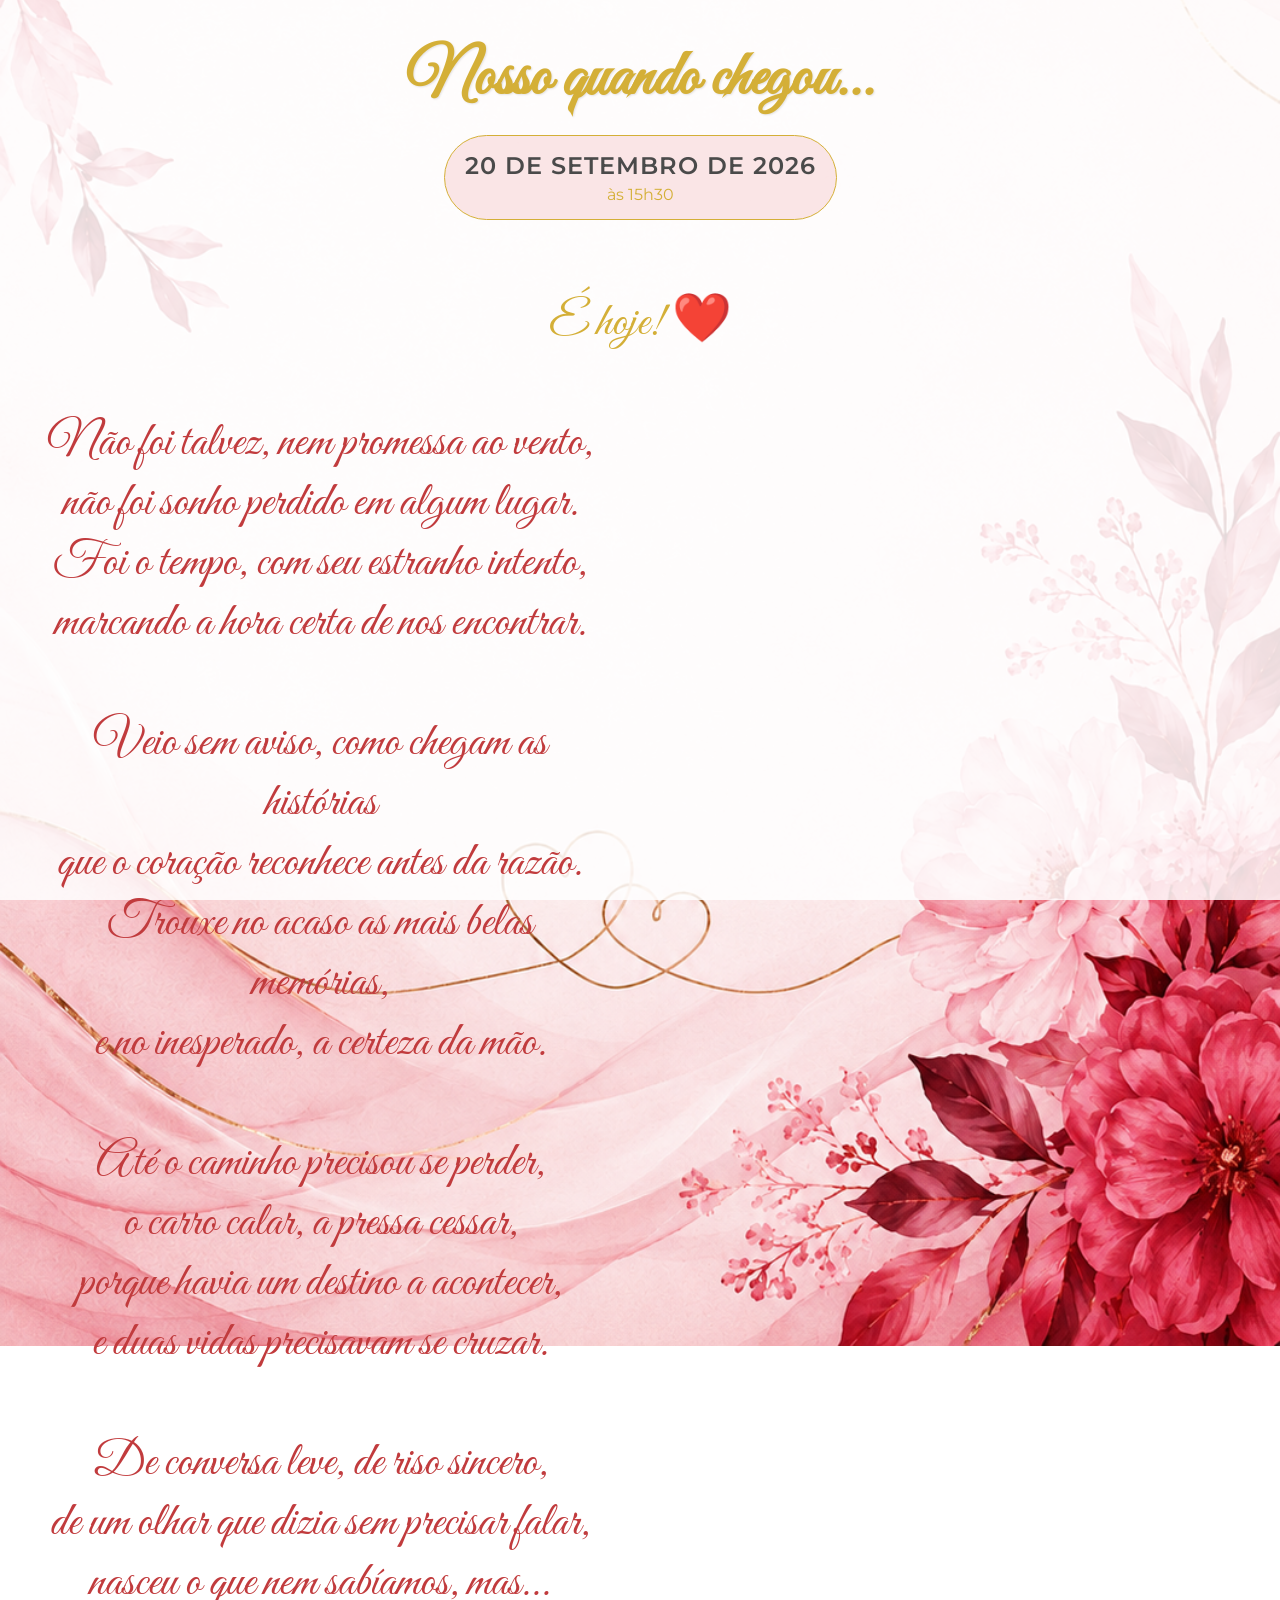
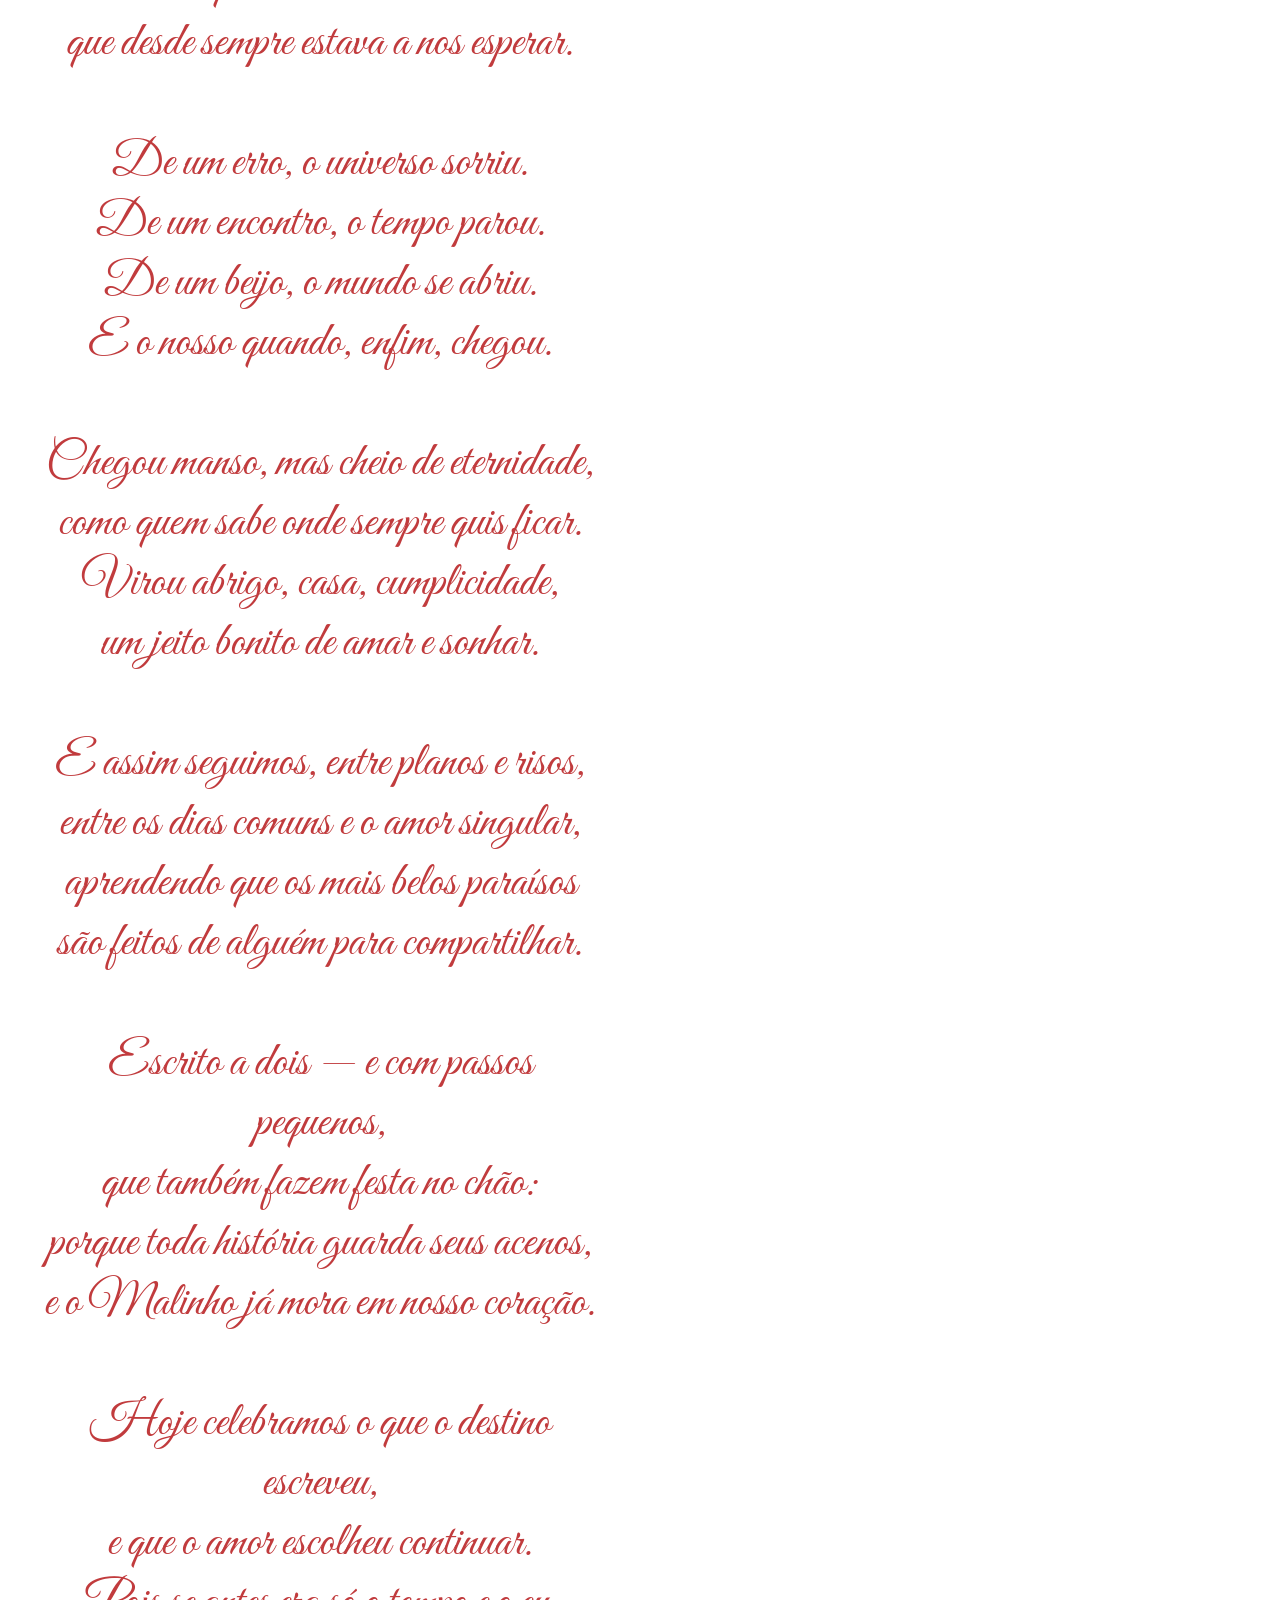
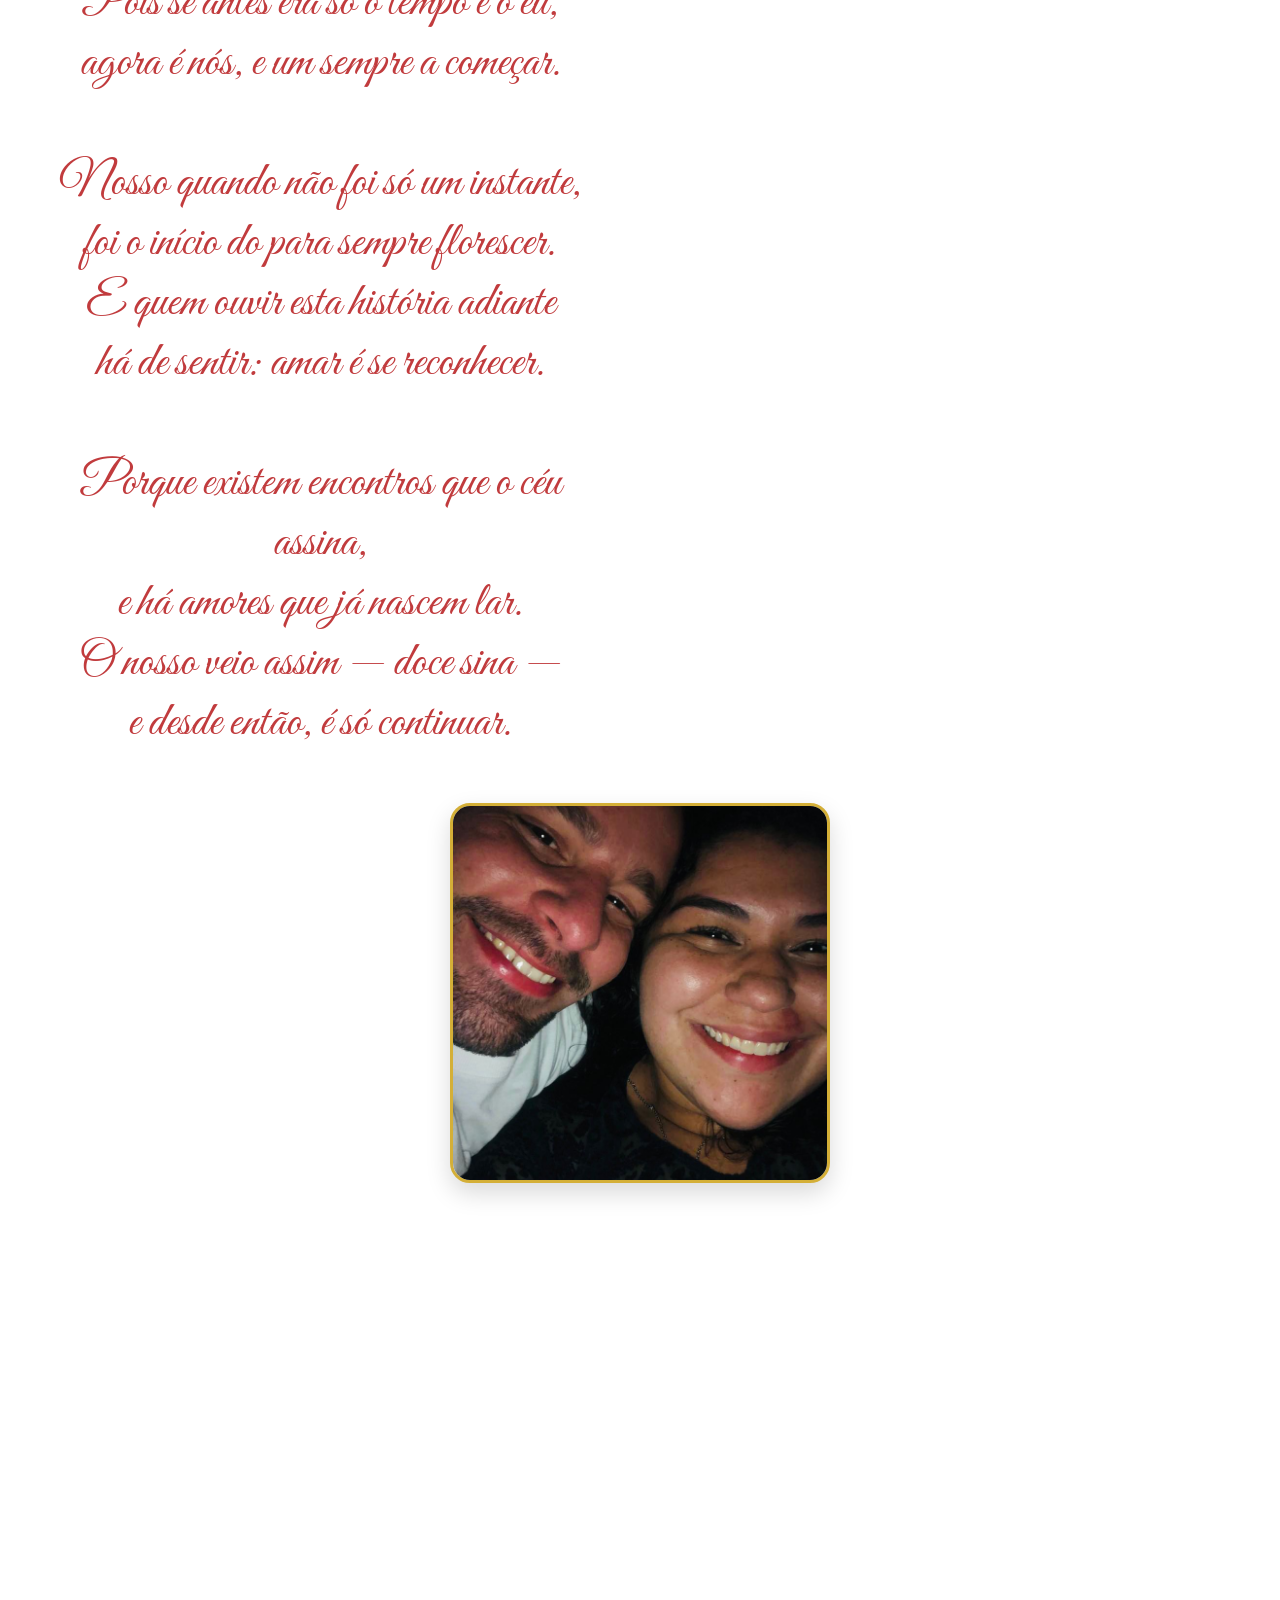
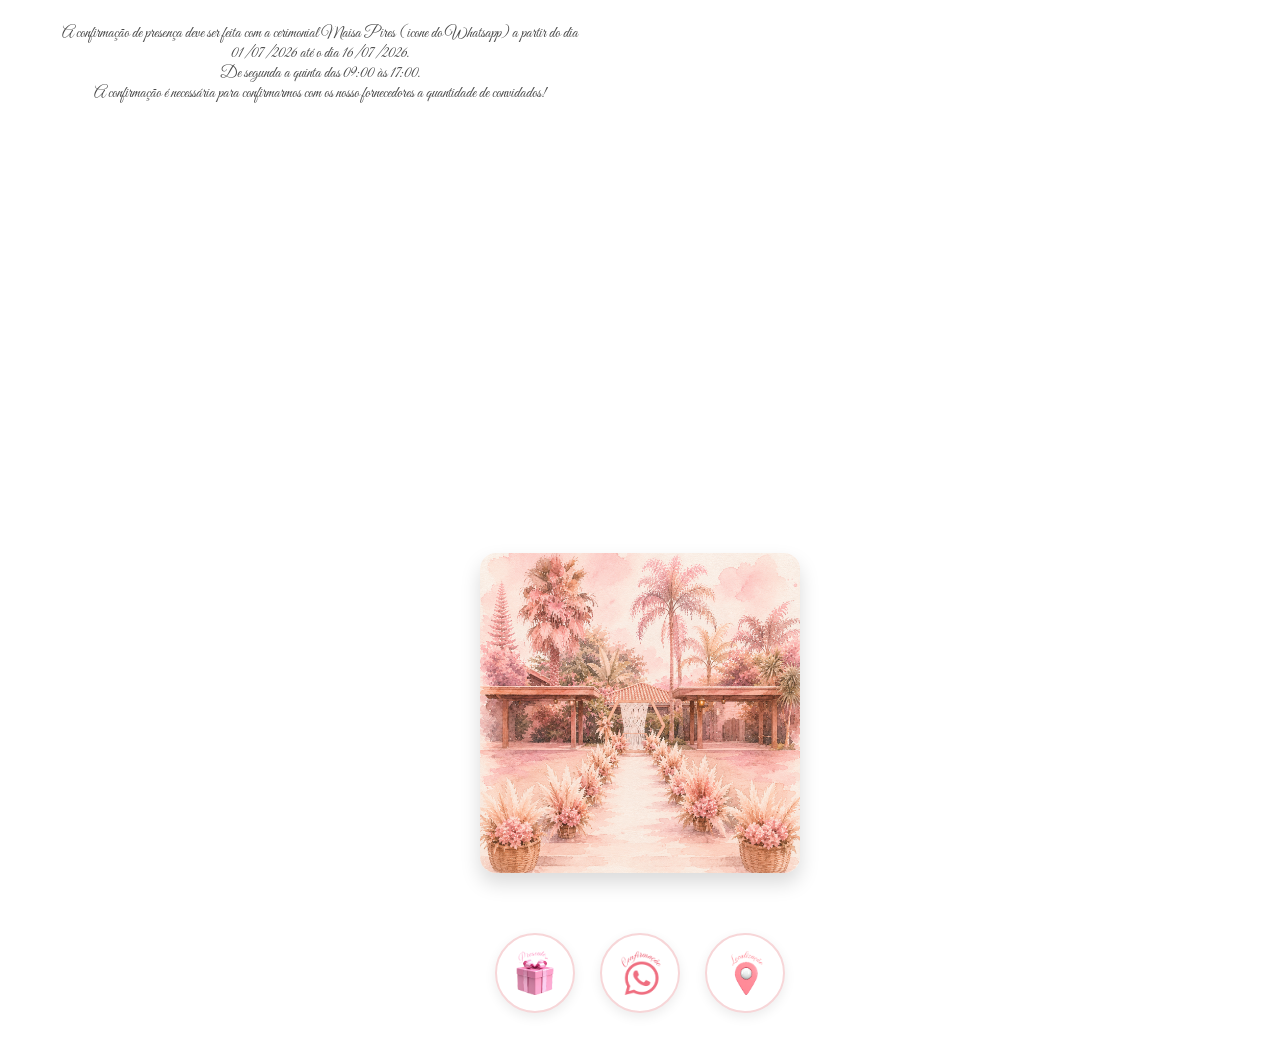
==== commit 26f5d72e: "Update principal.html" ====
--- a/principal.html
+++ b/principal.html
@@ -159,7 +159,7 @@
     </div>
 </section>
 <!-- legenda para a confirmação de presença -->
-<div class="legenda">
+<div  class="conteudo">
 			A confirmação de presença deve ser feita com a cerimonial Maisa Pires (icone do Whatsapp) a partir do dia 01/07/2026 até o dia 16/07/2026.<br>
 				De segunda a quinta das 09:00 às 17:00.<br> 
 	A confirmação é necessária para confirmarmos com os nosso fornecedores a quantidade de convidados!<br>
--- a/style.css
+++ b/style.css
@@ -269,7 +269,7 @@
         /* Estilo do Texto */
         .conteudo p {
             color: #C13B3D;
-            font-size: 1.5rem; /* Tamanho do corpo do texto */
+            font-size: 3rem; /* Tamanho do corpo do texto */
             margin-top: 0;
         }
 .legenda{
@@ -285,10 +285,10 @@
 }
 
 /* imagem aquarela */
-.container-imagem {
+.aquarela {
             /* Define o tamanho exato da div */
-            width: 100px;
-            height: 100px;
+            width: 320px;
+            height: 320px;
             
             /* Cria as bordas arredondadas na div */
             border-radius: 16px;
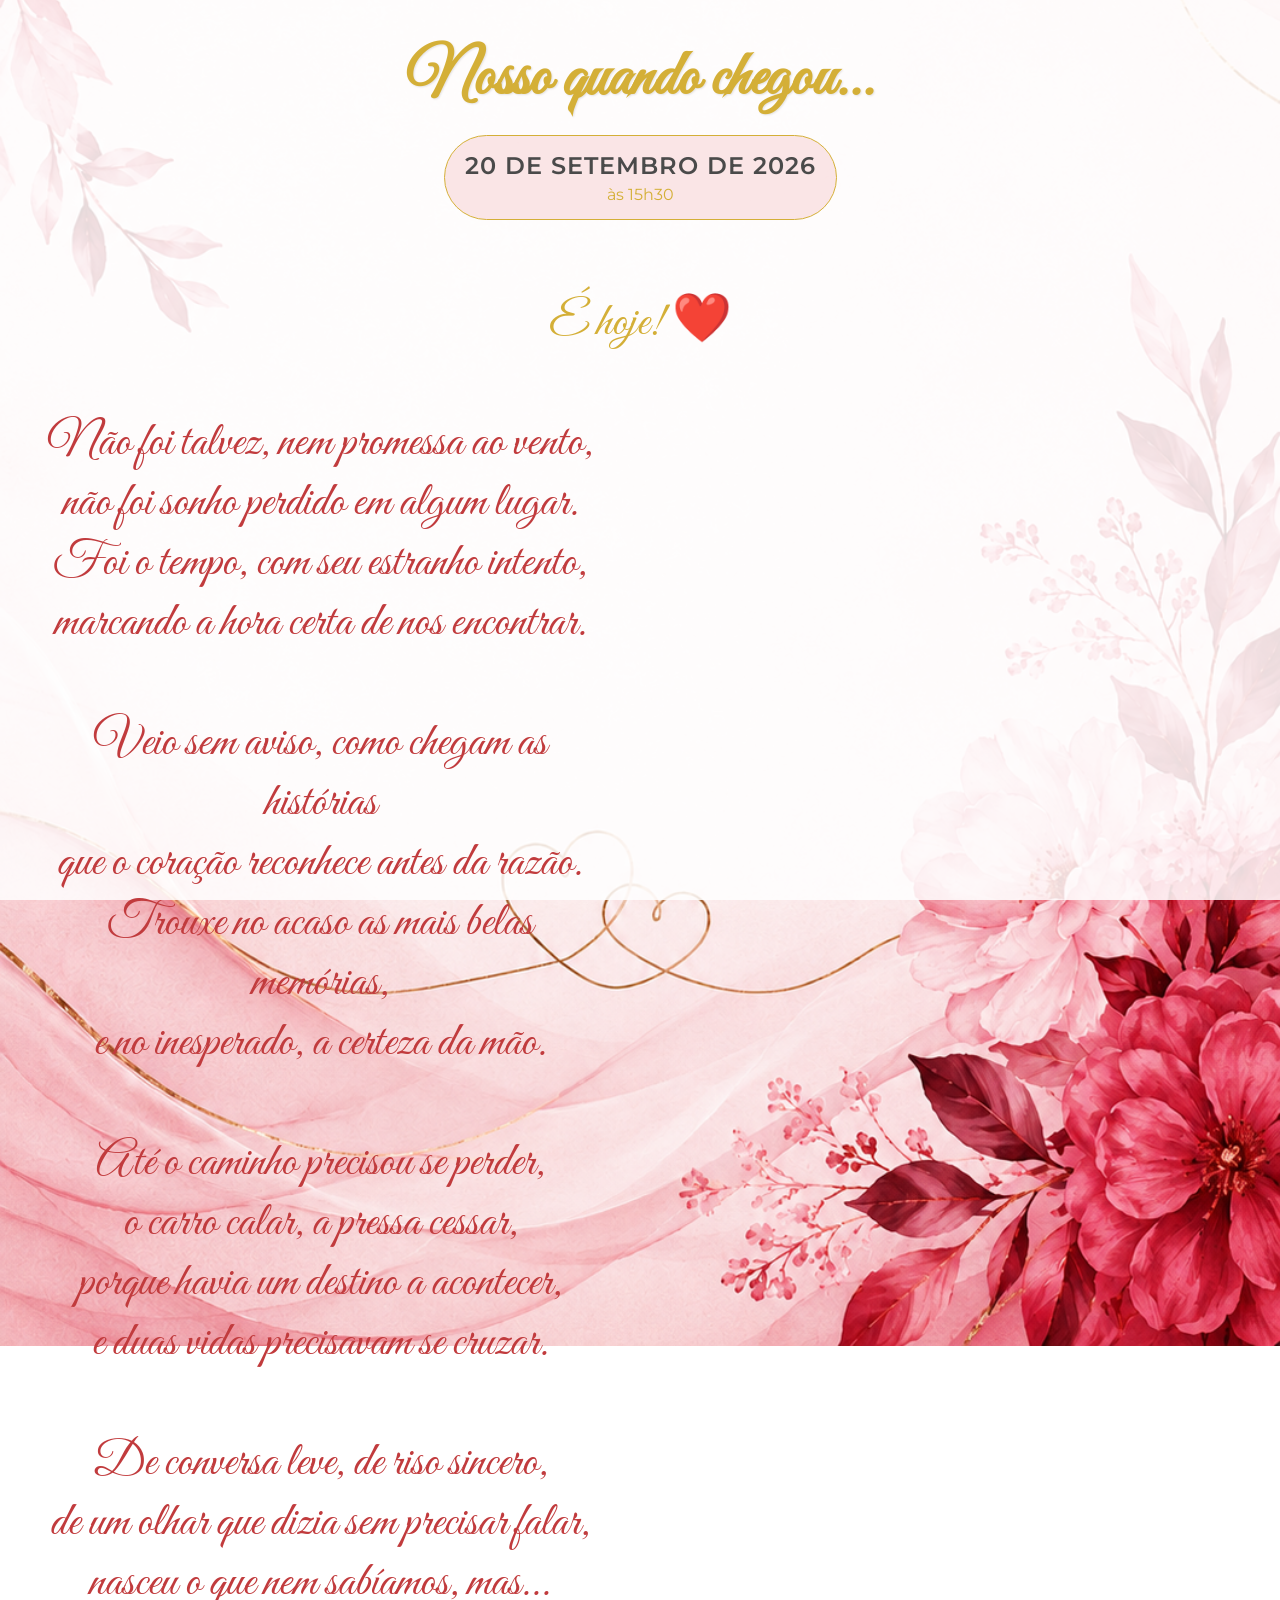
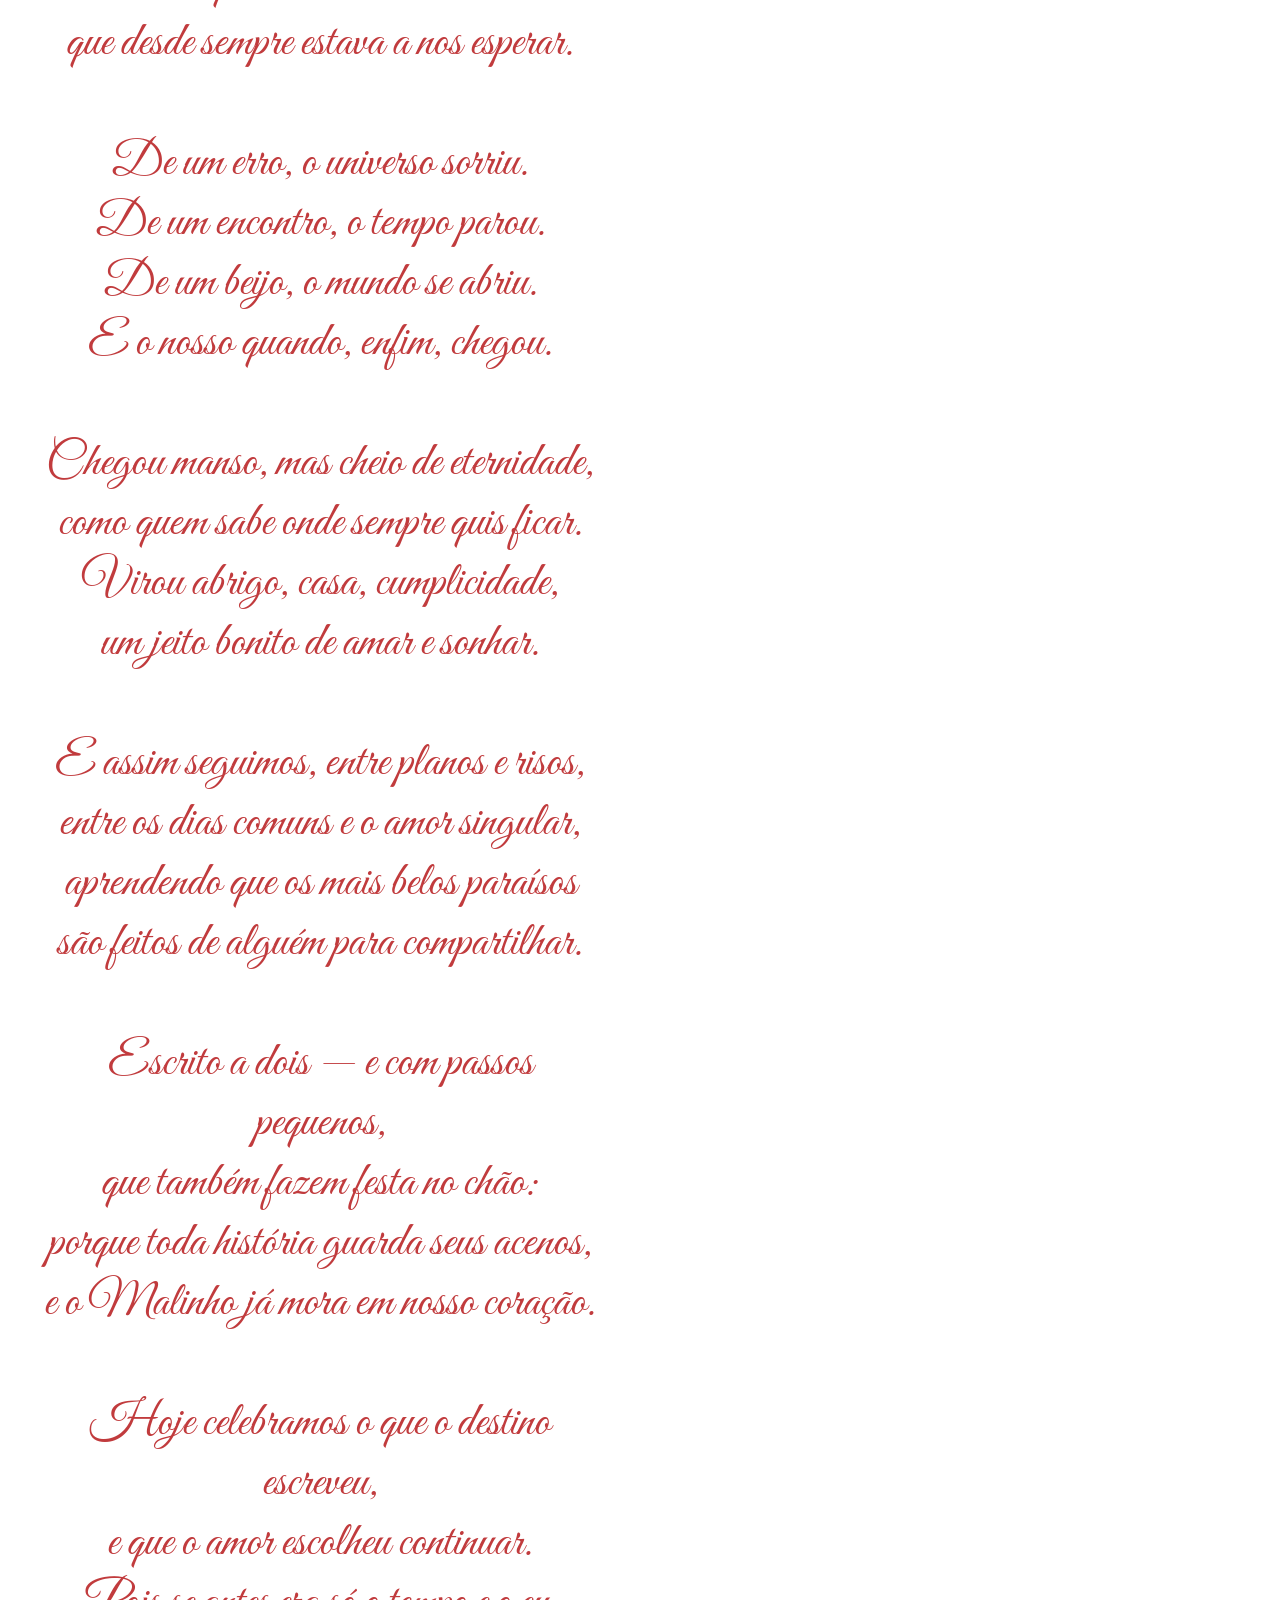
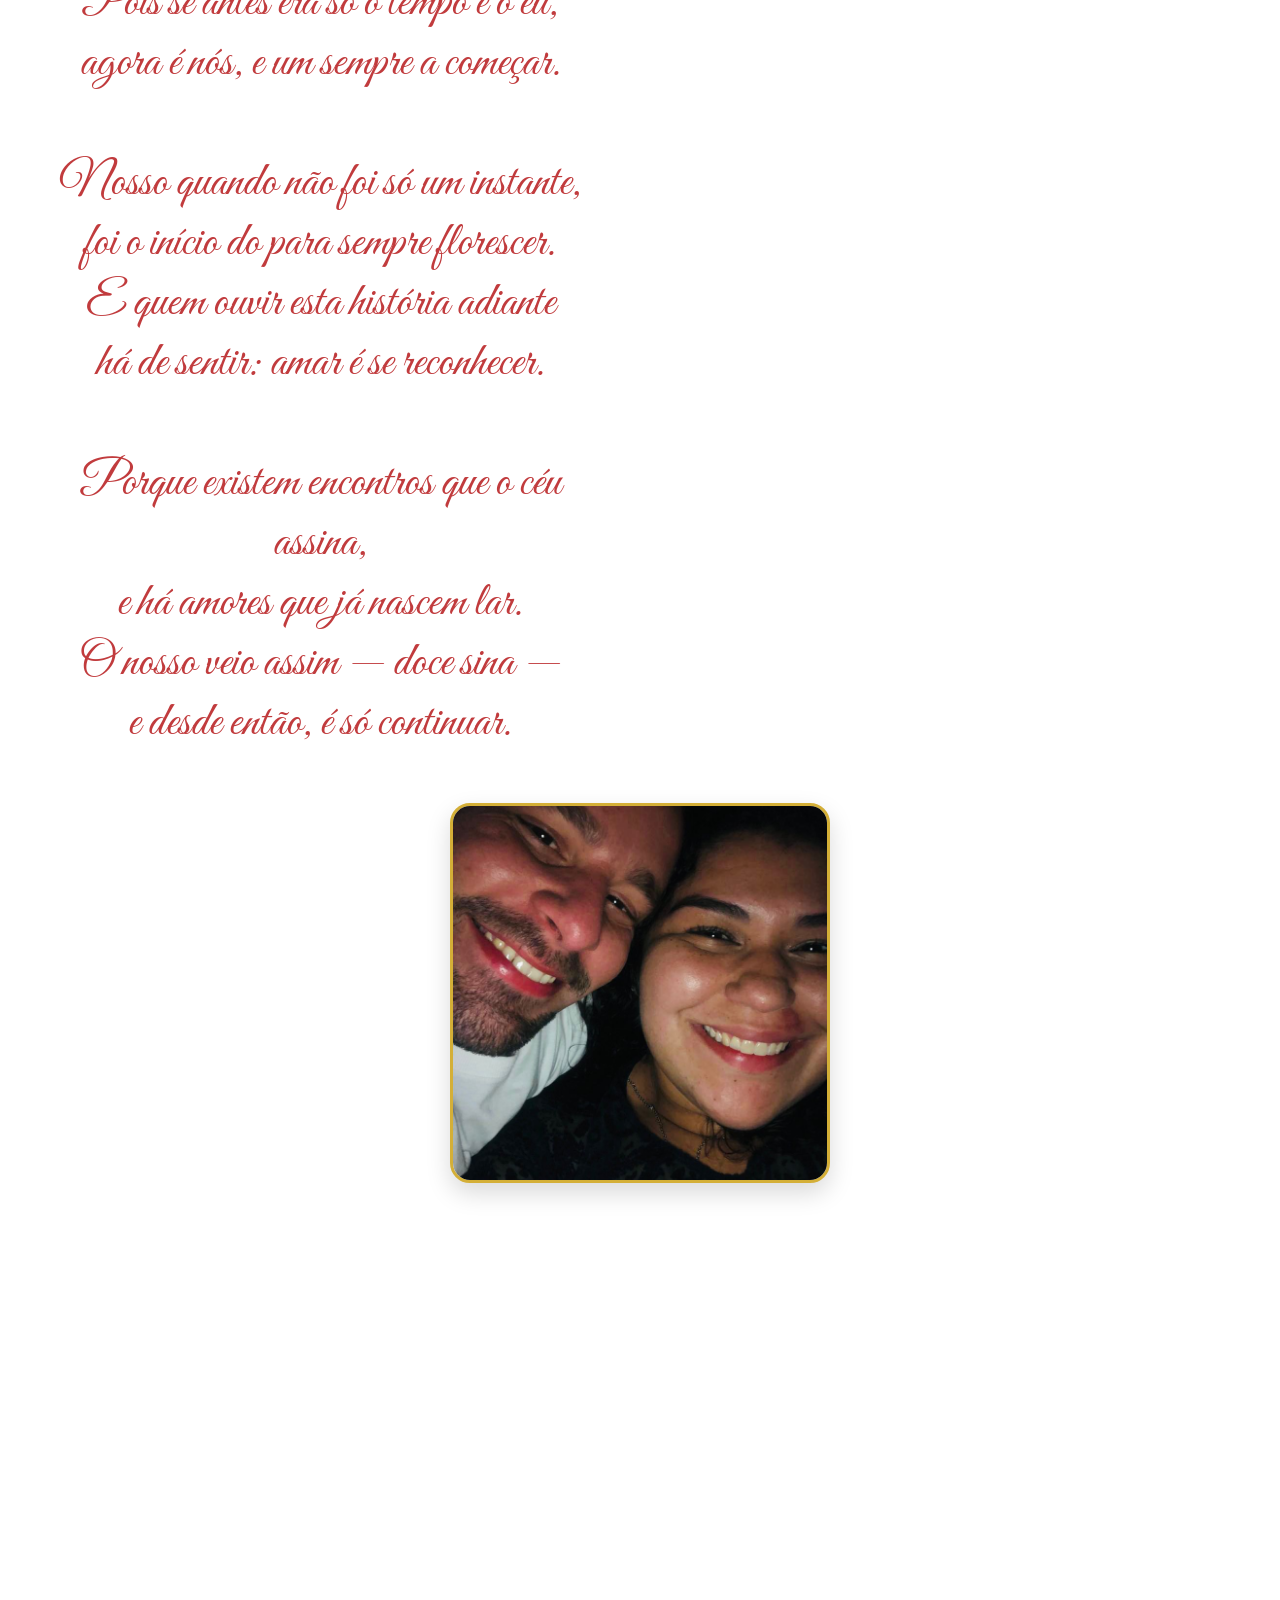
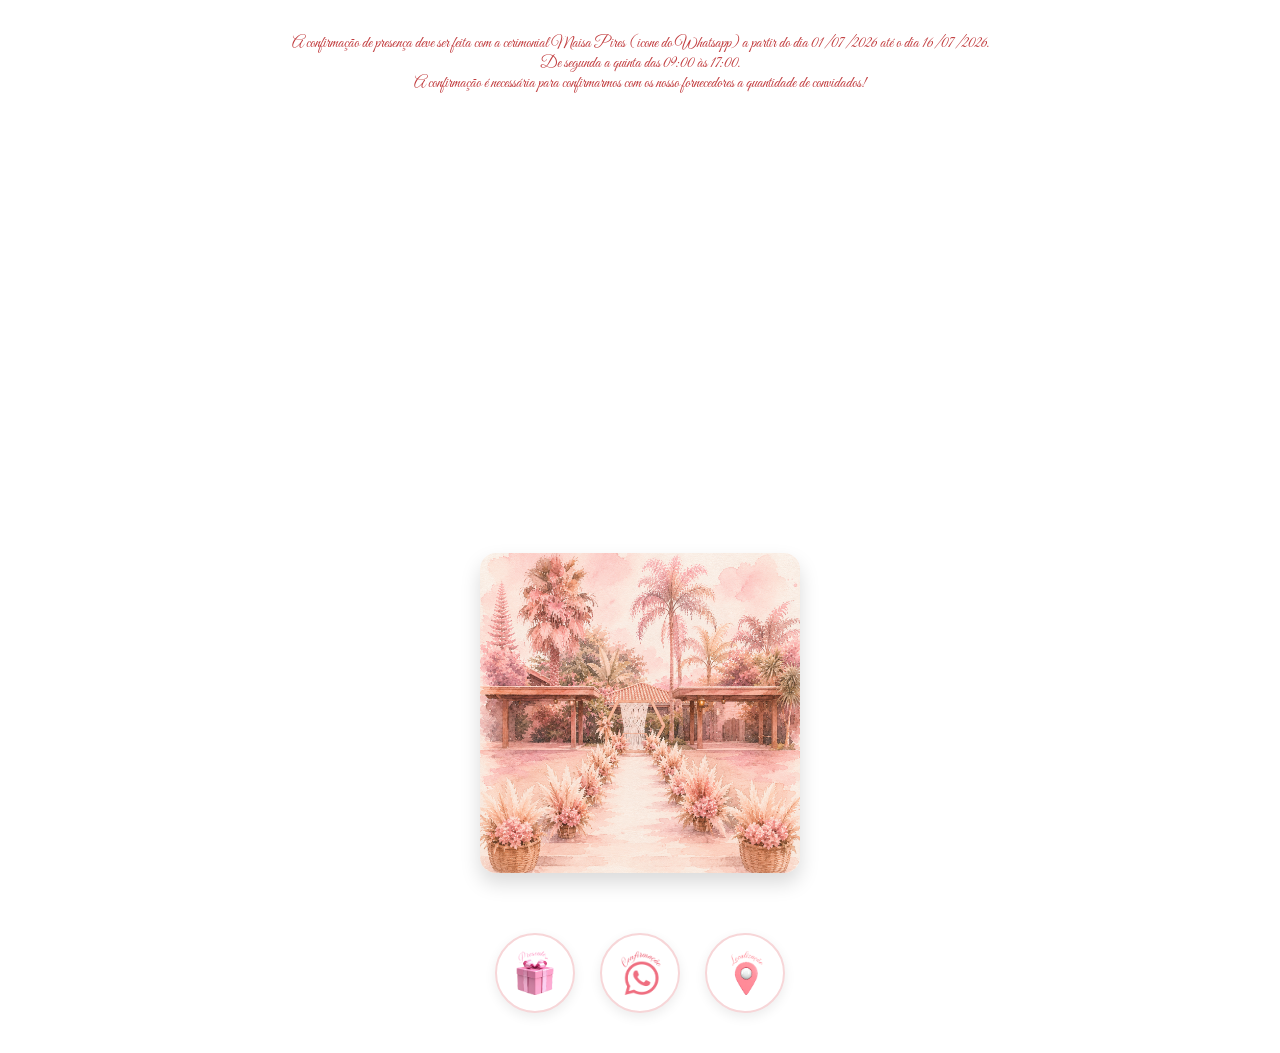
==== commit 105f80df: "Fix HTML encoding issues in principal.html" ====
--- a/principal.html
+++ b/principal.html
@@ -159,7 +159,7 @@
     </div>
 </section>
 <!-- legenda para a confirmação de presença -->
-<div  class="conteudo">
+<div  class="legenda">
 			A confirmação de presença deve ser feita com a cerimonial Maisa Pires (icone do Whatsapp) a partir do dia 01/07/2026 até o dia 16/07/2026.<br>
 				De segunda a quinta das 09:00 às 17:00.<br> 
 	A confirmação é necessária para confirmarmos com os nosso fornecedores a quantidade de convidados!<br>
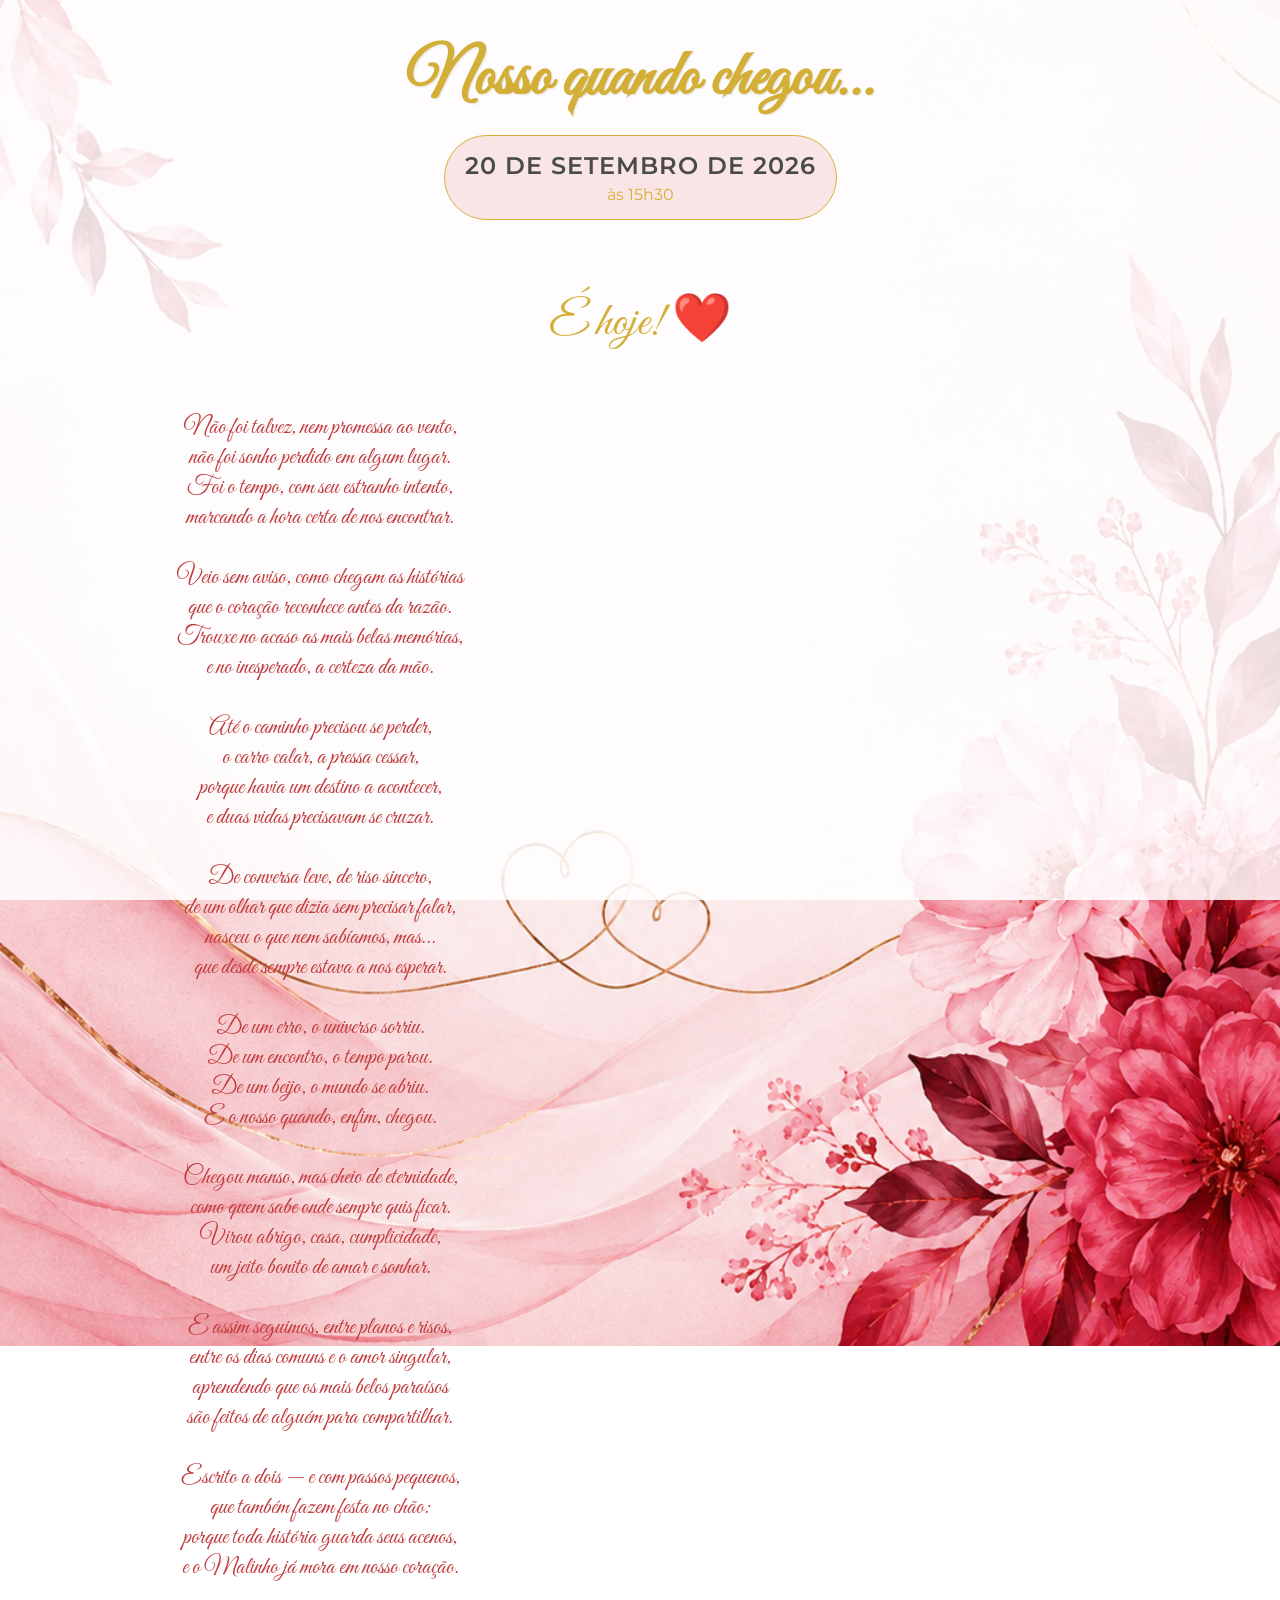
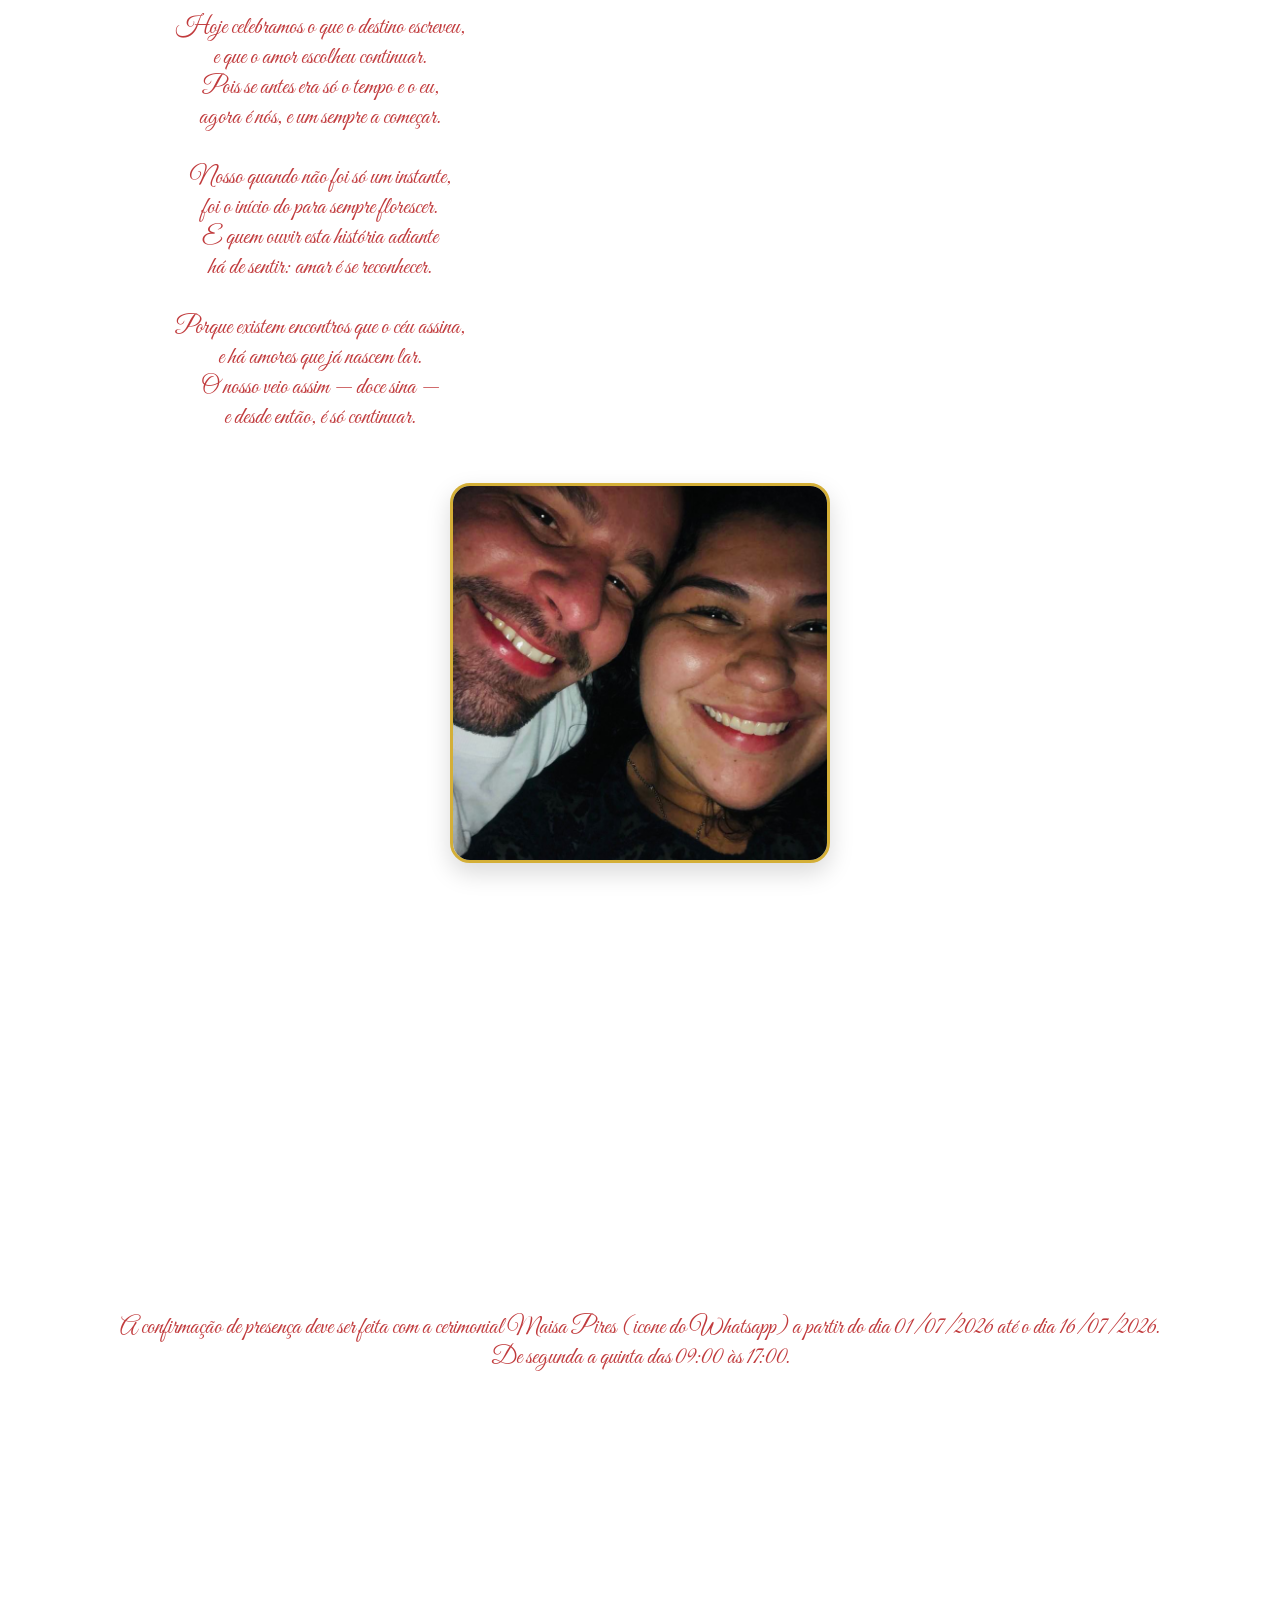
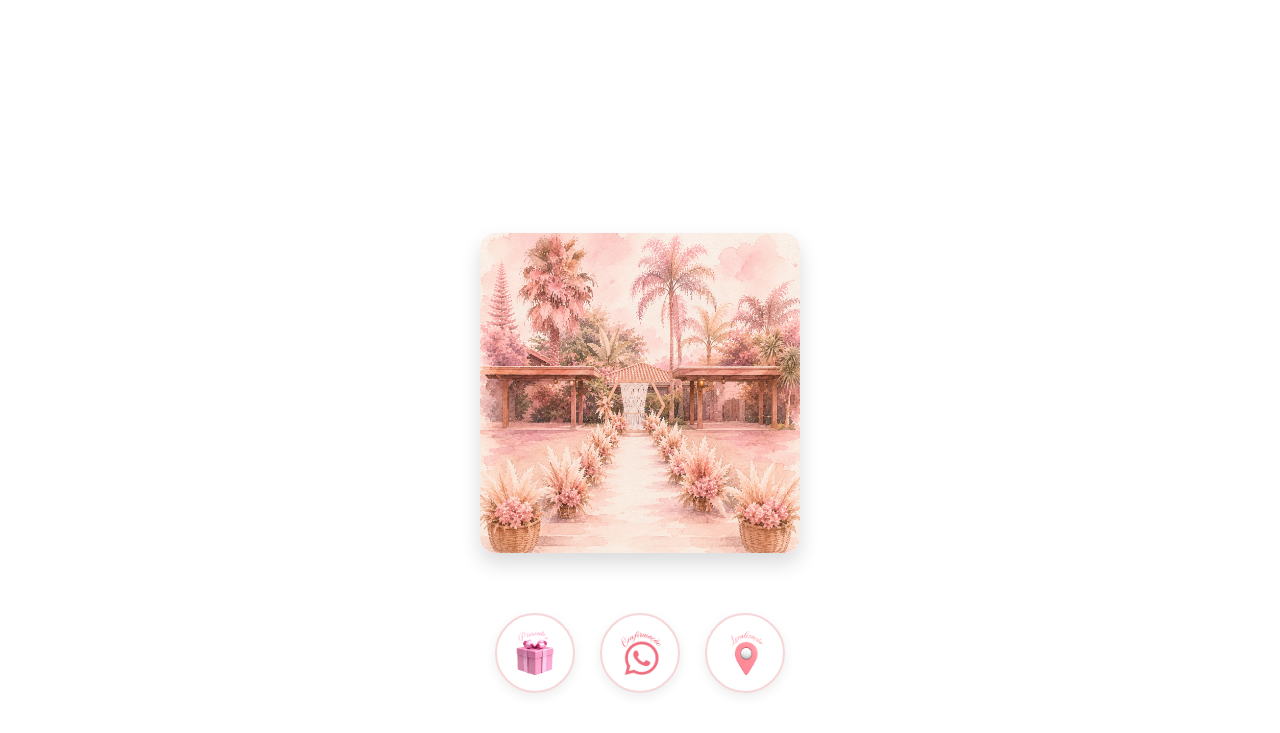
==== commit 1e7d2c17: "Fix HTML encoding issues in principal.html" ====
--- a/principal.html
+++ b/principal.html
@@ -161,9 +161,7 @@
 <!-- legenda para a confirmação de presença -->
 <div  class="legenda">
 			A confirmação de presença deve ser feita com a cerimonial Maisa Pires (icone do Whatsapp) a partir do dia 01/07/2026 até o dia 16/07/2026.<br>
-				De segunda a quinta das 09:00 às 17:00.<br> 
-	A confirmação é necessária para confirmarmos com os nosso fornecedores a quantidade de convidados!<br>
-	
+				De segunda a quinta das 09:00 às 17:00.<br> 	
 </div>
 	<div class="aquarela">
         <img src="Aquarela.png" alt="Minha Imagem Estática" class="imagem-estilizada">
--- a/style.css
+++ b/style.css
@@ -187,8 +187,8 @@
 
 .footer-img-link {
     display: inline-block;
-    width: 65px;
-    height: 65px;
+    width: 75px;
+    height: 75px;
     border-radius: 50%;
     background-color: #FFFFFF;
     border: 2px solid #F7D6D8;
@@ -269,17 +269,18 @@
         /* Estilo do Texto */
         .conteudo p {
             color: #C13B3D;
-            font-size: 3rem; /* Tamanho do corpo do texto */
+            font-size: 1.5rem; /* Tamanho do corpo do texto */
             margin-top: 0;
         }
 .legenda{
-   margin: 0;
+            margin: 0;
             padding: 0;
             min-height: 100vh;
             display: flex;
             justify-content: center;
             align-items: center;
             text-align: center;
+           font-size: 1.5rem;
             font-family: 'Great Vibes', cursive;
             color: #C13B3D;
 }
